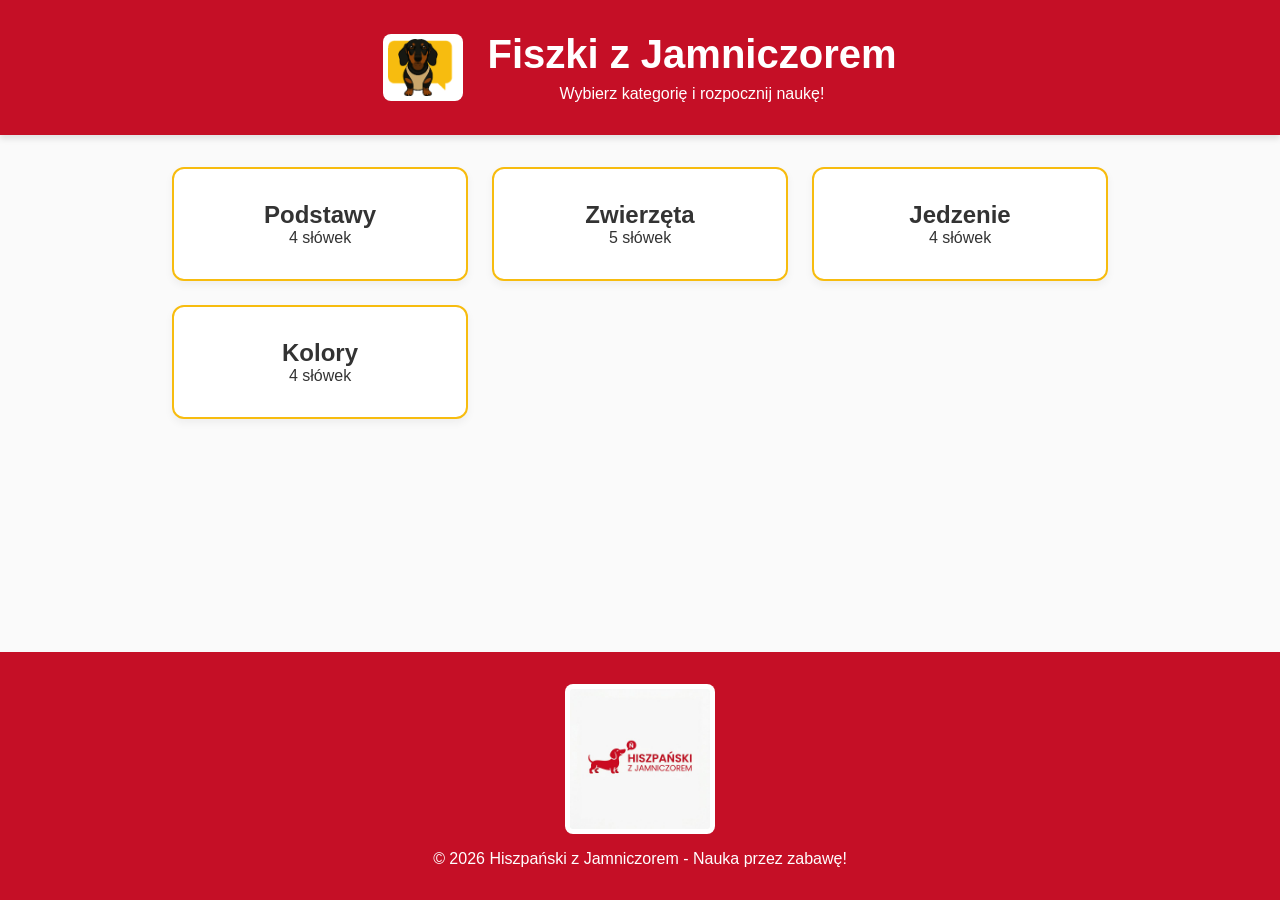
==== index.html @ 79c5690b "init" ====
<!DOCTYPE html>
<html lang="pl">

<head>
    <meta charset="UTF-8">
    <meta name="viewport" content="width=device-width, initial-scale=1.0">
    <title>Hiszpański z Jamniczorem - Fiszki</title>
    <link rel="stylesheet" href="index.css">
</head>

<body>
    <header class="main-header">
        <img src="images/logo_original.png" alt="Hiszpański z Jamniczorem Logo" class="header-logo">
        <div class="header-content">
            <h1>Fiszki z Jamniczorem</h1>
            <p>Wybierz kategorię i rozpocznij naukę!</p>
        </div>
    </header>

    <main class="container">
        <!-- Categories View -->
        <section id="categories-view">
            <div class="categories-grid" id="categories-grid">
                <!-- Tiles will be dynamically injected here -->
            </div>
        </section>

        <!-- Flashcard View (Hidden by default) -->
        <section id="flashcard-view" class="hidden">
            <button id="back-btn" class="secondary-btn">← Wróć do kategorii</button>
            <div class="flashcard-container">
                <div class="flashcard">
                    <span id="category-badge" class="category-badge"></span>
                    <h2 id="spanish-word">Cargando...</h2>
                </div>
                <div class="options-grid" id="options-grid">
                    <!-- Options injected here -->
                </div>
            </div>

            <div class="progress-bar">
                <div class="progress-fill" id="progress-fill"></div>
            </div>
            <p id="stats" class="stats-text">Poprawne: 0</p>
        </section>
    </main>

    <footer class="main-footer">
        <img src="images/logo.png" alt="Hiszpański z Jamniczorem Logo" class="footer-logo">
        <p>&copy; 2026 Hiszpański z Jamniczorem - Nauka przez zabawę!</p>
    </footer>

    <!-- Animations Elements -->
    <img src="images/jamnik1.png" alt="Zadowolony Jamnik" id="happy-dog" class="happy-dog">
    <canvas id="confetti-canvas"></canvas>

    <script src="script.js"></script>
</body>

</html>
---- index.css ----
:root {
    --primary-red: #C50F26;
    --primary-yellow: #F7BC0F;
    --bg-color: #FAFAFA;
    --text-color: #333333;
    --tile-bg: #FFFFFF;
    --hover-bg: #F0F0F0;
    --correct-color: #4CAF50;
    --wrong-color: #F44336;
}

* {
    box-sizing: border-box;
    margin: 0;
    padding: 0;
    font-family: 'Inter', 'Segoe UI', Roboto, Helvetica, Arial, sans-serif;
}

body {
    background-color: var(--bg-color);
    color: var(--text-color);
    display: flex;
    flex-direction: column;
    min-height: 100vh;
}

/* Header & Footer */
.main-header, .main-footer {
    background-color: var(--primary-red);
    color: white;
    text-align: center;
    padding: 2rem 1rem;
    box-shadow: 0 4px 6px rgba(0,0,0,0.1);
}

.main-header {
    display: flex;
    align-items: center;
    justify-content: center;
    gap: 1.5rem;
}

.header-logo {
    max-width: 80px;
    border-radius: 8px;
    background-color: white;
    padding: 5px;
}

.main-header h1 {
    font-size: 2.5rem;
    margin-bottom: 0.5rem;
}

.main-footer {
    margin-top: auto;
    display: flex;
    flex-direction: column;
    align-items: center;
    gap: 1rem;
}

.footer-logo {
    max-width: 150px;
    border-radius: 8px;
    background-color: white;
    padding: 5px;
}

.container {
    flex-grow: 1;
    max-width: 1000px;
    margin: 0 auto;
    padding: 2rem;
    width: 100%;
}

/* Categories Grid */
.categories-grid {
    display: grid;
    grid-template-columns: repeat(auto-fill, minmax(250px, 1fr));
    gap: 1.5rem;
}

.category-tile {
    background-color: var(--tile-bg);
    border: 2px solid var(--primary-yellow);
    border-radius: 12px;
    padding: 2rem;
    text-align: center;
    cursor: pointer;
    box-shadow: 0 4px 8px rgba(0,0,0,0.05);
    transition: all 0.3s ease;
}

.category-tile:hover {
    transform: translateY(-5px);
    box-shadow: 0 8px 16px rgba(0,0,0,0.1);
    background-color: var(--primary-yellow);
    color: white;
}

.category-tile h3 {
    font-size: 1.5rem;
}

/* Flashcard View */
.hidden {
    display: none !important;
}

.secondary-btn {
    background-color: transparent;
    border: 2px solid var(--primary-red);
    color: var(--primary-red);
    padding: 0.5rem 1rem;
    border-radius: 8px;
    cursor: pointer;
    font-weight: bold;
    margin-bottom: 2rem;
    transition: all 0.2s ease;
}

.secondary-btn:hover {
    background-color: var(--primary-red);
    color: white;
}

.flashcard-container {
    display: flex;
    flex-direction: column;
    align-items: center;
    gap: 2rem;
}

.flashcard {
    background-color: var(--tile-bg);
    width: 100%;
    max-width: 600px;
    min-height: 250px;
    display: flex;
    flex-direction: column;
    justify-content: center;
    align-items: center;
    border-radius: 16px;
    box-shadow: 0 10px 25px rgba(0,0,0,0.1);
    position: relative;
    border-top: 8px solid var(--primary-yellow);
}

.category-badge {
    position: absolute;
    top: 1rem;
    left: 1rem;
    background-color: var(--primary-red);
    color: white;
    padding: 0.25rem 0.75rem;
    border-radius: 20px;
    font-size: 0.85rem;
    font-weight: bold;
}

#spanish-word {
    font-size: 3rem;
    color: var(--primary-red);
    text-align: center;
}

.options-grid {
    display: grid;
    grid-template-columns: 1fr 1fr;
    gap: 1rem;
    width: 100%;
    max-width: 600px;
}

.option-btn {
    background-color: white;
    border: 2px solid #DDDDDD;
    padding: 1.5rem;
    border-radius: 12px;
    font-size: 1.2rem;
    cursor: pointer;
    transition: all 0.2s ease;
    box-shadow: 0 2px 5px rgba(0,0,0,0.05);
}

.option-btn:hover {
    border-color: var(--primary-yellow);
    background-color: #FFFDF0;
}

.option-btn.correct {
    background-color: var(--correct-color);
    border-color: var(--correct-color);
    color: white;
}

.option-btn.wrong {
    background-color: var(--wrong-color);
    border-color: var(--wrong-color);
    color: white;
    animation: shake 0.5s;
}

/* Animations & Feedback */
@keyframes shake {
    0% { transform: translateX(0); }
    25% { transform: translateX(-5px); }
    50% { transform: translateX(5px); }
    75% { transform: translateX(-5px); }
    100% { transform: translateX(0); }
}

.happy-dog {
    position: fixed;
    bottom: -300px;
    right: 20px;
    width: 250px;
    transition: bottom 0.5s cubic-bezier(0.175, 0.885, 0.32, 1.275);
    z-index: 1000;
}

.happy-dog.show {
    bottom: 0;
}

#confetti-canvas {
    position: fixed;
    top: 0;
    left: 0;
    width: 100%;
    height: 100%;
    pointer-events: none;
    z-index: 999;
}

/* Progress */
.progress-bar {
    width: 100%;
    max-width: 600px;
    height: 10px;
    background-color: #EEEEEE;
    border-radius: 5px;
    margin: 2rem auto 0.5rem auto;
    overflow: hidden;
}

.progress-fill {
    height: 100%;
    width: 0%;
    background-color: var(--primary-yellow);
    transition: width 0.3s ease;
}

.stats-text {
    text-align: center;
    font-weight: bold;
    color: #666;
}

@media (max-width: 600px) {
    .options-grid {
        grid-template-columns: 1fr;
    }
    
    #spanish-word {
        font-size: 2rem;
    }
}
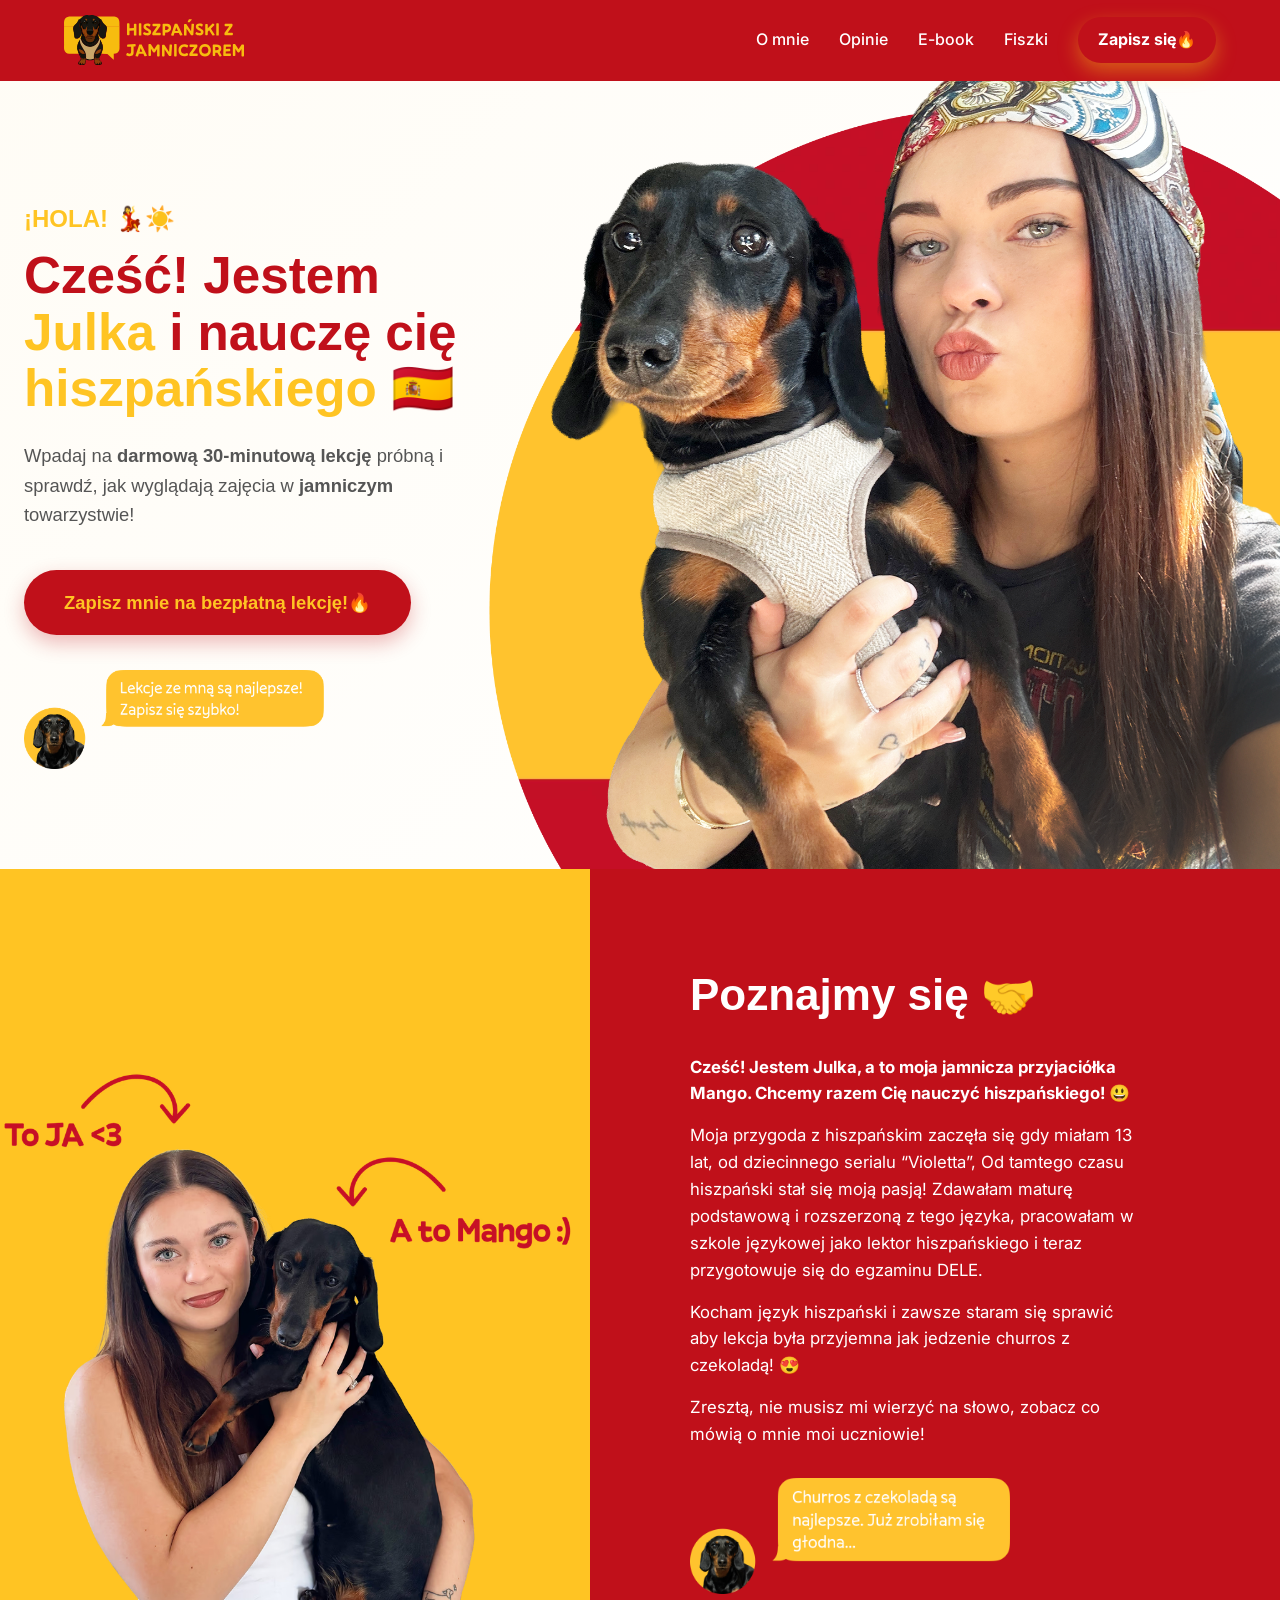
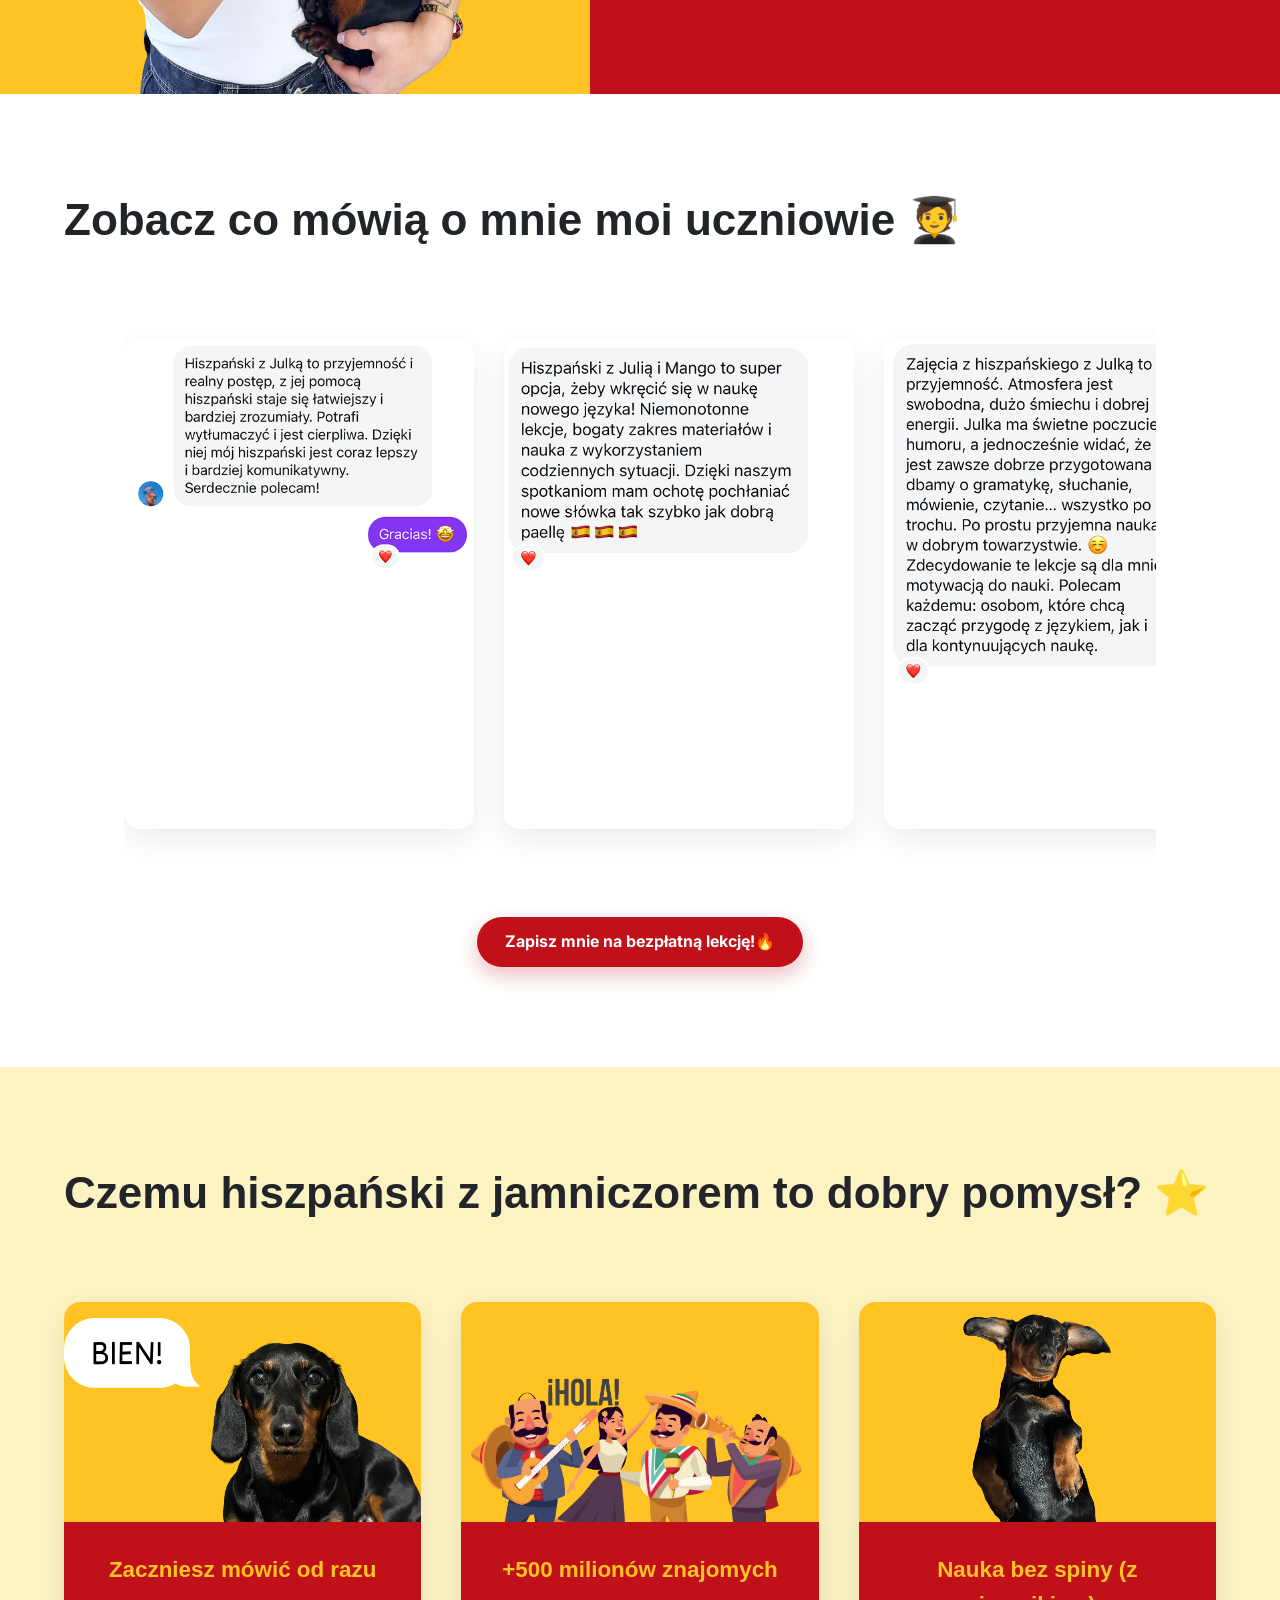
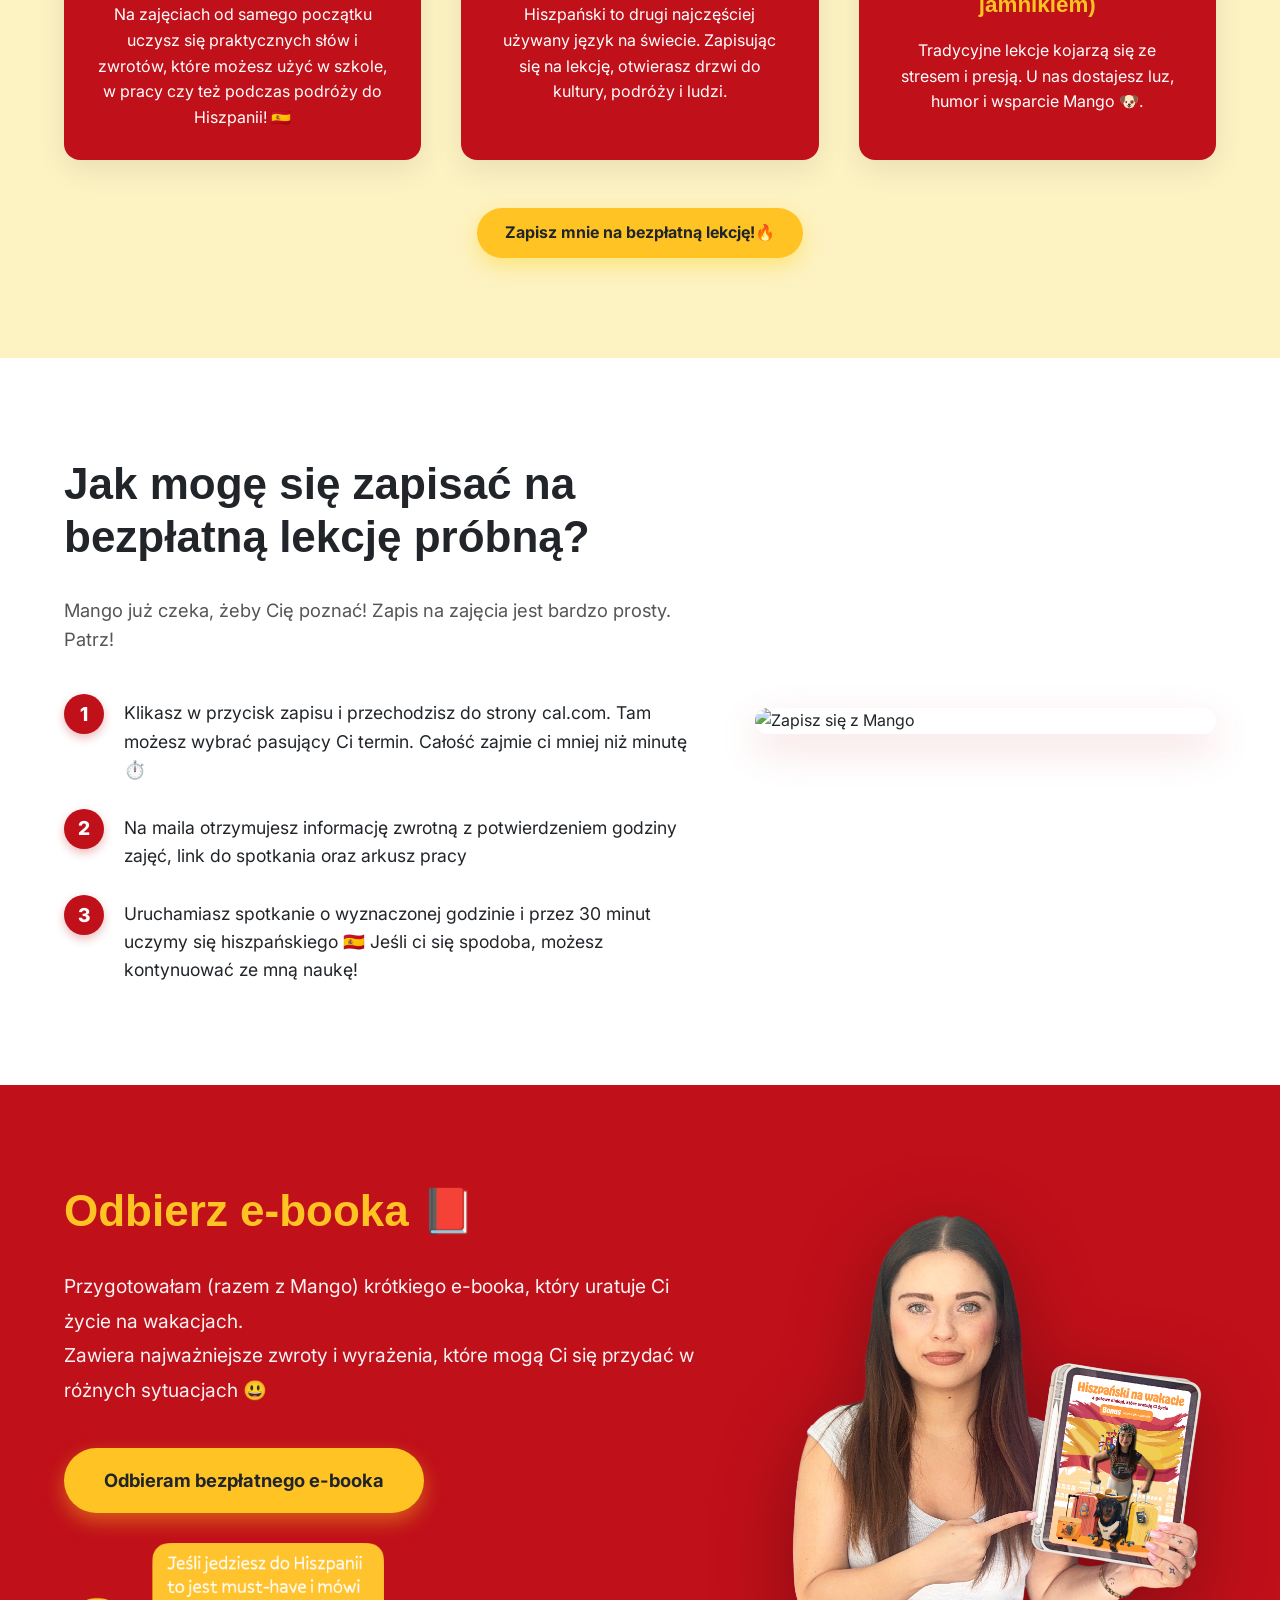
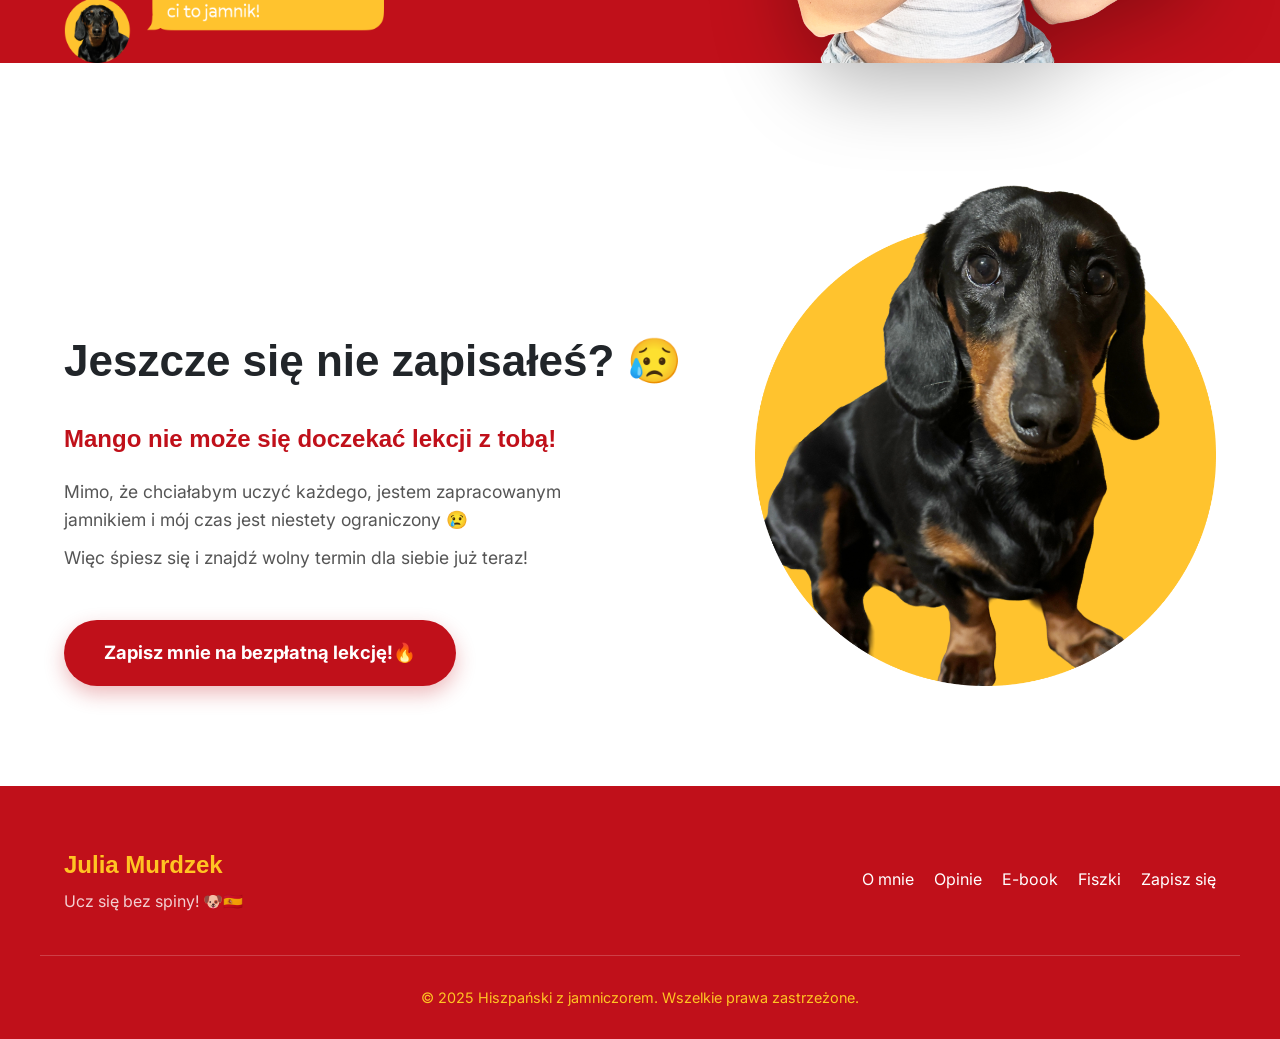
==== commit 92c880e6: "okej done" ====
--- a/index.html
+++ b/index.html
@@ -4,56 +4,277 @@
 <head>
     <meta charset="UTF-8">
     <meta name="viewport" content="width=device-width, initial-scale=1.0">
-    <title>Hiszpański z Jamniczorem - Fiszki</title>
-    <link rel="stylesheet" href="index.css">
+    <title>Hiszpański z jamniczorem</title>
+    <meta name="description"
+        content="Hiszpański z Jamniczorem! Ucz się hiszpańskiego z Julką i Mango 🐶🇪🇸. Darmowa lekcja próbna, luźna atmosfera i szybkie efekty!">
+    <!-- Preconnect to Google Fonts and Fontshare -->
+    <link rel="preconnect" href="https://fonts.googleapis.com">
+    <link rel="preconnect" href="https://fonts.gstatic.com" crossorigin>
+    <!-- Use Inter and Pally fonts -->
+    <link href="https://fonts.googleapis.com/css2?family=Inter:wght@400;500;600;700;800&display=swap" rel="stylesheet">
+    <link href="https://api.fontshare.com/v2/css?f[]=pally@400,500,700&display=swap" rel="stylesheet">
+    <!-- Local Stylesheet -->
+    <link rel="stylesheet" href="styles.css">
 </head>
 
 <body>
-    <header class="main-header">
-        <img src="images/logo_original.png" alt="Hiszpański z Jamniczorem Logo" class="header-logo">
-        <div class="header-content">
-            <h1>Fiszki z Jamniczorem</h1>
-            <p>Wybierz kategorię i rozpocznij naukę!</p>
+
+    <!-- Sticky Navigation -->
+    <header class="navbar" id="navbar">
+        <div class="container navbar-container">
+            <a href="#" class="logo">
+                <img src="Strona HZJ/Assets/Hjz_logo.svg" alt="Hiszpański z jamniczorem Logo">
+            </a>
+            <button class="menu-toggle" id="mobile-menu-btn" aria-label="Toggle menu">
+                ☰
+            </button>
+            <nav class="nav-links" id="nav-links">
+                <a href="#about-me">O mnie</a>
+                <a href="#reviews">Opinie</a>
+                <a href="#ebook">E-book</a>
+                <a href="stronka_julka_fiszki/index.html">Fiszki</a>
+                <a href="#cta-bottom" class="btn btn-secondary btn-nav">Zapisz się🔥</a>
+            </nav>
         </div>
     </header>
 
-    <main class="container">
-        <!-- Categories View -->
-        <section id="categories-view">
-            <div class="categories-grid" id="categories-grid">
-                <!-- Tiles will be dynamically injected here -->
-            </div>
-        </section>
-
-        <!-- Flashcard View (Hidden by default) -->
-        <section id="flashcard-view" class="hidden">
-            <button id="back-btn" class="secondary-btn">← Wróć do kategorii</button>
-            <div class="flashcard-container">
-                <div class="flashcard">
-                    <span id="category-badge" class="category-badge"></span>
-                    <h2 id="spanish-word">Cargando...</h2>
-                </div>
-                <div class="options-grid" id="options-grid">
-                    <!-- Options injected here -->
-                </div>
-            </div>
-
-            <div class="progress-bar">
-                <div class="progress-fill" id="progress-fill"></div>
-            </div>
-            <p id="stats" class="stats-text">Poprawne: 0</p>
-        </section>
-    </main>
-
-    <footer class="main-footer">
-        <img src="images/logo.png" alt="Hiszpański z Jamniczorem Logo" class="footer-logo">
-        <p>&copy; 2026 Hiszpański z Jamniczorem - Nauka przez zabawę!</p>
+    <!-- Hero Section -->
+    <section class="hero" id="hero">
+        <div class="container hero-container">
+            <div class="hero-content">
+                <h2 style="color: var(--primary-yellow); font-weight: 800; font-size: 1.5rem; margin-bottom: 10px;">
+                    ¡HOLA! 💃☀️</h2>
+                <h1 class="hero-title">Cześć! Jestem <span class="highlight-yellow">Julka</span> i nauczę cię <span
+                        class="highlight-yellow">hiszpańskiego</span> 🇪🇸</h1>
+                <p class="hero-subtitle">Wpadaj na <strong>darmową 30-minutową lekcję</strong> próbną i sprawdź, jak
+                    wyglądają zajęcia w <strong>jamniczym</strong> towarzystwie!</p>
+                <div class="hero-buttons">
+                    <a href="https://cal.com/hiszpanskizjamniczorem/30min"
+                        class="btn btn-primary btn-large btn-hero">Zapisz mnie na bezpłatną lekcję!🔥</a>
+                    <div class="hero-image-placeholder">
+                        <img src="Strona HZJ/new/jamnik_mowi_1.png" alt="jamnik" class="hero-bubble">
+                    </div>
+                </div>
+            </div>
+            <div class="hero-image">
+                <img src="Strona HZJ/Assets/Hero_1.png" alt="Julka i jamnik Mango" class="hero-main-img"
+                    onerror="this.src='Strona HZJ/Assets/Hero_image.png'">
+            </div>
+        </div>
+    </section>
+
+    <!-- Poznajmy się -->
+    <section class="about-me" id="about-me">
+        <div class="container about-container">
+            <div class="about-image">
+                <img src="Strona HZJ/new/julka_i_mango.png" alt="Julka i Mango poznajmy się">
+            </div>
+            <div class="about-content">
+                <h2 class="section-title">Poznajmy się 🤝</h2>
+                <div class="about-text">
+                    <p><strong>Cześć! Jestem Julka, a to moja jamnicza przyjaciółka Mango. Chcemy razem Cię nauczyć
+                            hiszpańskiego! 😃</strong></p>
+                    <p>Moja przygoda z hiszpańskim zaczęła się gdy miałam 13 lat, od dziecinnego serialu “Violetta”, Od
+                        tamtego czasu hiszpański stał się moją pasją! Zdawałam maturę podstawową i rozszerzoną z tego
+                        języka, pracowałam w szkole językowej jako lektor hiszpańskiego i teraz przygotowuje się do
+                        egzaminu DELE.</p>
+                    <p>Kocham język hiszpański i zawsze staram się sprawić aby lekcja była przyjemna jak jedzenie
+                        churros z czekoladą! 😍</p>
+                    <p>Zresztą, nie musisz mi wierzyć na słowo, zobacz co mówią o mnie moi uczniowie!</p>
+                </div>
+                <div style="margin-top: 30px; text-align: center;">
+                    <img src="Strona HZJ/Assets/Jamnik bubble/Jamnik_gada_2.png" alt="Mango mówi" loading="lazy"
+                        style="max-width: 320px; animation: floatingBubble 6s ease-in-out infinite;">
+                </div>
+            </div>
+        </div>
+    </section>
+
+    <!-- Opinie -->
+    <section class="reviews" id="reviews">
+        <!-- <img src="Strona HZJ/Assets/Jamnik bubble/Jamnik_gada_2.png" alt="Mango mówi" class="jamnik-bubble pos-2"
+            loading="lazy"> -->
+        <div class="container">
+            <h2 class="section-title text-center">Zobacz co mówią o mnie moi uczniowie 🧑‍🎓</h2>
+
+            <div class="reviews-slider-container">
+                <div class="reviews-wrapper" id="reviews-slider">
+                    <!-- Iteracja przez wszystkie opinie zgodnie z folderem /Assets/Opinie -->
+                    <div class="review-card"><img src="Strona HZJ/Assets/Opinie/Opinia 1.png" alt="Opinia ucznia"
+                            loading="lazy"></div>
+                    <div class="review-card"><img src="Strona HZJ/Assets/Opinie/Opinia 2.png" alt="Opinia ucznia"
+                            loading="lazy"></div>
+                    <div class="review-card"><img src="Strona HZJ/Assets/Opinie/Opinia 3.png" alt="Opinia ucznia"
+                            loading="lazy"></div>
+                    <div class="review-card"><img src="Strona HZJ/Assets/Opinie/Opinia 4.png" alt="Opinia ucznia"
+                            loading="lazy"></div>
+                    <div class="review-card"><img src="Strona HZJ/Assets/Opinie/Opinia 5.png" alt="Opinia ucznia"
+                            loading="lazy"></div>
+                    <div class="review-card"><img src="Strona HZJ/Assets/Opinie/Opinia 6.png" alt="Opinia ucznia"
+                            loading="lazy"></div>
+                    <div class="review-card"><img src="Strona HZJ/Assets/Opinie/Opinia 7.png" alt="Opinia ucznia"
+                            loading="lazy"></div>
+                    <div class="review-card"><img src="Strona HZJ/Assets/Opinie/Opinia 8.png" alt="Opinia ucznia"
+                            loading="lazy"></div>
+                    <div class="review-card"><img src="Strona HZJ/Assets/Opinie/Opinia 9.png" alt="Opinia ucznia"
+                            loading="lazy"></div>
+                </div>
+                <div class="reviews-nav-mobile">
+                    <button id="prev-review" class="slider-btn" aria-label="Poprzednia opinia">←</button>
+                    <button id="next-review" class="slider-btn" aria-label="Następna opinia">→</button>
+                </div>
+            </div>
+
+            <div class="text-center mt-5">
+                <a href="https://cal.com/hiszpanskizjamniczorem/30min" class="btn btn-primary">Zapisz mnie na bezpłatną
+                    lekcję!🔥</a>
+            </div>
+        </div>
+    </section>
+
+    <!-- Korzyści / Benefits -->
+    <section class="benefits" id="benefits">
+        <div class="container">
+            <h2 class="section-title text-center">Czemu hiszpański z jamniczorem to dobry pomysł? ⭐</h2>
+            <div class="benefits-grid">
+                <div class="benefit-card">
+                    <div class="benefit-icon-area">
+                        <img src="Strona HZJ/Assets/Sekcja_4_1.png" alt="Zaczniesz mówić od razu" class="benefit-img">
+                    </div>
+                    <div class="benefit-text-area">
+                        <h3>Zaczniesz mówić od razu</h3>
+                        <p>Na zajęciach od samego początku uczysz się praktycznych słów i zwrotów, które możesz użyć w
+                            szkole, w pracy czy też podczas podróży do Hiszpanii! 🇪🇸</p>
+                    </div>
+                </div>
+                <div class="benefit-card">
+                    <div class="benefit-icon-area">
+                        <img src="Strona HZJ/Assets/friends.png" alt="+500 milionów znajomych" class="benefit-img">
+                    </div>
+                    <div class="benefit-text-area">
+                        <h3>+500 milionów znajomych</h3>
+                        <p>Hiszpański to drugi najczęściej używany język na świecie. Zapisując się na lekcję, otwierasz
+                            drzwi do kultury, podróży i ludzi.</p>
+                    </div>
+                </div>
+                <div class="benefit-card">
+                    <div class="benefit-icon-area">
+                        <img src="Strona HZJ/Assets/Sekcja_4_3.png" alt="Nauka bez spiny (z jamnikiem)"
+                            class="benefit-img">
+                    </div>
+                    <div class="benefit-text-area">
+                        <h3>Nauka bez spiny (z jamnikiem)</h3>
+                        <p>Tradycyjne lekcje kojarzą się ze stresem i presją. U nas dostajesz luz, humor i wsparcie
+                            Mango 🐶.</p>
+                    </div>
+                </div>
+            </div>
+            <div class="text-center mt-5">
+                <a href="https://cal.com/hiszpanskizjamniczorem/30min" class="btn btn-secondary">Zapisz mnie na
+                    bezpłatną lekcję!🔥</a>
+
+            </div>
+    </section>
+
+    <!-- Jak zapisać -->
+    <section class="steps" id="steps">
+
+        <div class="container">
+            <div class="steps-wrapper">
+                <div class="steps-content">
+                    <h2 class="section-title">Jak mogę się zapisać na bezpłatną lekcję próbną?</h2>
+                    <p class="steps-intro">Mango już czeka, żeby Cię poznać! Zapis na zajęcia jest bardzo prosty. Patrz!
+                    </p>
+
+                    <ul class="steps-list">
+                        <li>
+                            <div class="step-num">1</div>
+                            <div class="step-text">Klikasz w przycisk zapisu i przechodzisz do strony cal.com. Tam
+                                możesz wybrać pasujący Ci termin. Całość zajmie ci mniej niż minutę ⏱️</div>
+                        </li>
+                        <li>
+                            <div class="step-num">2</div>
+                            <div class="step-text">Na maila otrzymujesz informację zwrotną z potwierdzeniem godziny
+                                zajęć, link do spotkania oraz arkusz pracy</div>
+                        </li>
+                        <li>
+                            <div class="step-num">3</div>
+                            <div class="step-text">Uruchamiasz spotkanie o wyznaczonej godzinie i przez 30 minut uczymy
+                                się hiszpańskiego 🇪🇸 Jeśli ci się spodoba, możesz kontynuować ze mną naukę!</div>
+                        </li>
+                    </ul>
+                </div>
+                <div class="steps-image">
+                    <img src="Strona HZJ/Png/Julka+jamnik_3.png" alt="Zapisz się z Mango">
+                </div>
+            </div>
+        </div>
+    </section>
+
+    <!-- Ebook promocyjny -->
+    <section class="ebook" id="ebook">
+        <div class="container ebook-container">
+            <div class="ebook-content">
+                <h2 class="section-title text-white">Odbierz e-booka 📕</h2>
+                <div class="ebook-text">
+                    <p>Przygotowałam (razem z Mango) krótkiego e-booka, który uratuje Ci życie na wakacjach.</p>
+                    <p>Zawiera najważniejsze zwroty i wyrażenia, które mogą Ci się przydać w różnych sytuacjach 😃</p>
+                </div>
+                <a href="https://drive.google.com/file/d/1N-xSL8tQQUrRSjidIQmt_T-zFHUep8X6/view" target="_blank"
+                    class="btn btn-secondary btn-large">Odbieram bezpłatnego e-booka</a>
+                <div style="margin-top: 30px;">
+                    <img src="Strona HZJ/Assets/Jamnik bubble/Jamink_gada_8.png" alt="Mango mówi" loading="lazy"
+                        style="max-width: 320px; animation: floatingBubble 6s ease-in-out infinite;">
+                </div>
+            </div>
+            <div class="ebook-image">
+                <img src="Strona HZJ/Png/Julka_ebook.png" alt="Odbierz e-booka">
+            </div>
+        </div>
+    </section>
+
+    <!-- Finalne wezwanie do działania -->
+    <section class="final-cta" id="cta-bottom">
+        <div class="container final-cta-container">
+            <div class="final-cta-content">
+                <h2 class="section-title">Jeszcze się nie zapisałeś? 😥</h2>
+                <p class="final-cta-subtitle">Mango nie może się doczekać lekcji z tobą!</p>
+                <p class="final-cta-text">Mimo, że chciałabym uczyć każdego, jestem zapracowanym jamnikiem i mój czas
+                    jest
+                    niestety ograniczony 😢</p>
+                <p class="final-cta-text">Więc śpiesz się i znajdź wolny termin dla siebie już teraz!</p>
+                <div class="mt-5">
+                    <a href="https://cal.com/hiszpanskizjamniczorem/30min"
+                        class="btn btn-primary btn-large pulse-animation">Zapisz mnie na bezpłatną lekcję!🔥</a>
+                </div>
+            </div>
+            <div class="final-cta-image">
+                <img src="Strona HZJ/Assets/Sekcja_7.png" alt="Zapisz się z Mango">
+            </div>
+        </div>
+    </section>
+
+    <!-- Footer -->
+    <footer class="footer">
+        <div class="container footer-container">
+            <div class="footer-info">
+                <h3>Julia Murdzek</h3>
+                <p>Ucz się bez spiny! 🐶🇪🇸</p>
+            </div>
+            <div class="footer-links">
+                <a href="#about-me">O mnie</a>
+                <a href="#reviews">Opinie</a>
+                <a href="#ebook">E-book</a>
+                <a href="stronka_julka_fiszki/index.html">Fiszki</a>
+                <a href="https://cal.com/hiszpanskizjamniczorem/30min">Zapisz się</a>
+            </div>
+        </div>
+        <div class="footer-bottom">
+            <p>© 2025 Hiszpański z jamniczorem. Wszelkie prawa zastrzeżone.</p>
+        </div>
     </footer>
 
-    <!-- Animations Elements -->
-    <img src="images/jamnik1.png" alt="Zadowolony Jamnik" id="happy-dog" class="happy-dog">
-    <canvas id="confetti-canvas"></canvas>
-
+    <!-- Local Script -->
     <script src="script.js"></script>
 </body>
 
--- a/styles.css
+++ b/styles.css
@@ -0,0 +1,1084 @@
+/* =============== DESIGN TOKENS =============== */
+:root {
+    --primary-red: #C0101A;
+    --primary-dark-red: #9a0c14;
+    --primary-yellow: #FFC423;
+    --primary-light-yellow: #fdf2c2;
+    --bg-white: #ffffff;
+    --bg-gray: #f8f9fa;
+    --text-dark: #212529;
+    --text-light: #ffffff;
+
+    --font-main: 'Inter', sans-serif;
+    --font-heading: 'Pally', sans-serif;
+    --font-accent: 'Indie Flower', cursive;
+    /* Może być uzyty do "Mango mówi" itp. */
+
+    --shadow-soft: 0 10px 30px rgba(0, 0, 0, 0.08);
+    --shadow-hover: 0 15px 40px rgba(194, 30, 37, 0.15);
+
+    --radius-sm: 8px;
+    --radius-md: 16px;
+    --radius-lg: 32px;
+    --radius-pill: 50px;
+
+    --transition-fast: 0.2s ease;
+    --transition-base: 0.3s cubic-bezier(0.25, 0.8, 0.25, 1);
+}
+
+/* =============== RESET & BASE =============== */
+* {
+    margin: 0;
+    padding: 0;
+    box-sizing: border-box;
+}
+
+html {
+    scroll-behavior: smooth;
+    scroll-padding-top: 80px;
+    /* Offset for sticky nav */
+}
+
+body {
+    font-family: var(--font-main);
+    color: var(--text-dark);
+    background-color: var(--bg-white);
+    line-height: 1.6;
+    overflow-x: hidden;
+}
+
+h1,
+h2,
+h3,
+h4,
+h5,
+h6,
+.section-title {
+    font-family: var(--font-heading);
+}
+
+img {
+    max-width: 100%;
+    height: auto;
+    display: block;
+}
+
+a {
+    text-decoration: none;
+    color: inherit;
+    transition: var(--transition-base);
+}
+
+ul {
+    list-style: none;
+}
+
+/* =============== UTILITIES =============== */
+.container {
+    width: 100%;
+    max-width: 1200px;
+    margin: 0 auto;
+    padding: 0 24px;
+}
+
+.text-center {
+    text-align: center;
+}
+
+.text-white {
+    color: var(--text-light);
+}
+
+.mt-5 {
+    margin-top: 3rem;
+}
+
+.section-title {
+    font-size: clamp(2rem, 4vw, 2.75rem);
+    font-weight: 800;
+    margin-bottom: 2rem;
+    line-height: 1.2;
+    color: var(--text-dark);
+    position: relative;
+    display: inline-block;
+}
+
+.highlight-yellow {
+    color: var(--primary-yellow);
+}
+
+/* =============== BUTTONS =============== */
+.btn {
+    display: inline-flex;
+    align-items: center;
+    justify-content: center;
+    padding: 12px 28px;
+    font-weight: 700;
+    border-radius: var(--radius-pill);
+    cursor: pointer;
+    border: none;
+    font-size: 1rem;
+    text-align: center;
+    transition: var(--transition-base);
+}
+
+.btn-primary {
+    background-color: var(--primary-red);
+    color: var(--text-light);
+    box-shadow: 0 8px 20px rgba(194, 30, 37, 0.3);
+}
+
+.btn-primary:hover {
+    background-color: var(--primary-dark-red);
+    transform: translateY(-3px) scale(1.02);
+    box-shadow: 0 12px 25px rgba(194, 30, 37, 0.4);
+    color: var(--text-light);
+}
+
+.btn-secondary {
+    background-color: var(--primary-yellow);
+    color: var(--text-dark);
+    box-shadow: 0 8px 20px rgba(252, 209, 22, 0.4);
+}
+
+.btn-secondary:hover {
+    background-color: #f7c100;
+    transform: translateY(-3px) scale(1.02);
+    box-shadow: 0 12px 25px rgba(252, 209, 22, 0.5);
+    color: var(--text-dark);
+}
+
+.btn-nav {
+    background-color: var(--primary-red);
+    color: var(--bg-white);
+    padding: 10px 20px;
+}
+
+.btn-nav:hover {
+    background-color: var(--primary-dark-red);
+}
+
+.btn-large {
+    padding: 18px 40px;
+    font-size: 1.15rem;
+}
+
+/* =============== NAVBAR =============== */
+.navbar {
+    position: fixed;
+    top: 0;
+    left: 0;
+    width: 100%;
+    background-color: var(--primary-red);
+    backdrop-filter: blur(10px);
+    z-index: 1000;
+    transition: var(--transition-base);
+    border-bottom: 1px solid transparent;
+}
+
+.navbar.scrolled {
+    box-shadow: 0 4px 20px rgba(0, 0, 0, 0.05);
+    border-bottom: 1px solid rgba(0, 0, 0, 0.05);
+    padding: 10px 0;
+}
+
+.navbar-container {
+    display: flex;
+    justify-content: space-between;
+    align-items: center;
+    padding: 15px 24px;
+}
+
+.navbar.scrolled .navbar-container {
+    padding: 5px 24px;
+}
+
+.logo img {
+    height: 50px;
+    width: auto;
+}
+
+.nav-links {
+    display: flex;
+    align-items: center;
+    gap: 30px;
+}
+
+.nav-links a:not(.btn) {
+    font-weight: 500;
+    color: var(--text-light);
+    position: relative;
+}
+
+.nav-links a:not(.btn)::after {
+    content: '';
+    position: absolute;
+    width: 0;
+    height: 3px;
+    bottom: -5px;
+    left: 0;
+    background-color: var(--primary-yellow);
+    transition: var(--transition-fast);
+    border-radius: 2px;
+}
+
+.nav-links a:not(.btn):hover::after {
+    width: 100%;
+}
+
+.menu-toggle {
+    display: none;
+    font-size: 1.8rem;
+    background: none;
+    border: none;
+    color: var(--primary-red);
+    cursor: pointer;
+}
+
+/* =============== HERO SECTION =============== */
+.hero {
+    padding: 200px 100px 0px 0;
+    background: linear-gradient(135deg, #fffcf5 0%, #fff 100%);
+    position: relative;
+    overflow: hidden;
+}
+
+.hero-container {
+    display: flex;
+    align-items: flex-end;
+    justify-content: space-between;
+    gap: 50px;
+    position: relative;
+    z-index: 2;
+}
+
+.hero-content {
+    flex: 1;
+    max-width: 600px;
+}
+
+.hero h1 {
+    font-size: clamp(2rem, 4.5vw, 3.2rem);
+    font-weight: 800;
+    line-height: 1.1;
+    margin-bottom: 24px;
+    color: var(--primary-red);
+}
+
+.hero-subtitle {
+    font-family: var(--font-heading);
+    font-size: 1.15rem;
+    color: #555;
+    margin-bottom: 40px;
+}
+
+.btn-hero {
+    font-family: var(--font-heading);
+    color: var(--primary-yellow) !important;
+}
+
+.hero-bubble {
+    display: block;
+    margin-top: 35px;
+    margin-bottom: 100px;
+    width: 100%;
+    max-width: 300px;
+    height: auto;
+}
+
+.hero-image {
+    flex: 1.3;
+    /* Jeszcze powiększamy pole pod zdjęcie ustawiając 1.3 */
+    display: flex;
+    justify-content: flex-end;
+    /* Wyrównanie do prawej strony zamiast centrowania */
+    position: relative;
+}
+
+.hero-main-img {
+    width: 120%;
+    /* Pozwala zdjęciu zajmować 120% szerokości diva hero-image */
+    max-width: none;
+    /* Wyłączamy wymuszanie 100% z .img global */
+    transform: scale(1.4) translateX(250px);
+    /* Delikatne powiększenie i wepchnięcie poza prawy margines */
+    transform-origin: right bottom;
+}
+
+@keyframes float {
+    0% {
+        transform: translateY(0px);
+    }
+
+    50% {
+        transform: translateY(-15px);
+    }
+
+    100% {
+        transform: translateY(0px);
+    }
+}
+
+/* =============== POZNAJMY SIĘ (ABOUT ME) =============== */
+.about-me {
+    background: linear-gradient(to right, var(--primary-yellow) 50%, var(--primary-red) 50%);
+    padding: 0;
+    position: relative;
+    overflow: hidden;
+}
+
+@media (max-width: 992px) {
+    .about-me {
+        background: var(--primary-red);
+    }
+}
+
+.about-container {
+    display: flex;
+    align-items: stretch;
+    gap: 0;
+    background: transparent;
+    padding: 0;
+    border-radius: 0;
+    box-shadow: none;
+}
+
+.about-image {
+    flex: 1;
+    background-color: var(--primary-yellow);
+    padding: 0px 50px 0;
+    display: flex;
+    justify-content: center;
+    align-items: flex-end;
+    position: relative;
+}
+
+.about-image img {
+    border-radius: var(--radius-md);
+    transform: scale(1.35) translateX(-20px);
+    transform-origin: bottom center;
+    /* transform: rotate(-2deg) scale(1.15); */
+    transition: var(--transition-base);
+    max-width: 100%;
+}
+
+/* .about-image img:hover {
+    transform: scale(1.4);
+} */
+
+.about-content {
+    flex: 1;
+    background-color: var(--primary-red);
+    padding: 100px 100px 100px 100px;
+    color: var(--text-light);
+}
+
+.about-content .section-title {
+    color: var(--text-light);
+}
+
+.about-text p {
+    margin-bottom: 15px;
+    font-size: 1.05rem;
+}
+
+.decor {
+    position: absolute;
+    width: 150px;
+    z-index: 10;
+    pointer-events: none;
+}
+
+.decor-1 {
+    bottom: -30px;
+    right: 10%;
+    transform: rotate(15deg);
+}
+
+/* =============== OPINIE (REVIEWS) =============== */
+.reviews {
+    padding: 100px 0;
+    background-color: var(--bg-white);
+    position: relative;
+}
+
+/* =============== OPINIE (REVIEWS) SLIDER =============== */
+.reviews-slider-container {
+    position: relative;
+    max-width: 100%;
+    margin: 40px 0;
+    padding: 0 60px;
+}
+
+.reviews-wrapper {
+    display: flex;
+    overflow-x: auto;
+    scroll-snap-type: x mandatory;
+    gap: 30px;
+    padding: 20px 0 40px;
+    scrollbar-width: none;
+    -ms-overflow-style: none;
+    scroll-behavior: smooth;
+}
+
+.reviews-wrapper::-webkit-scrollbar {
+    display: none;
+}
+
+.reviews-nav-mobile {
+    display: none;
+}
+
+.review-card {
+    flex: 0 0 350px;
+    scroll-snap-align: center;
+    border-radius: var(--radius-md);
+    overflow: hidden;
+    box-shadow: var(--shadow-soft);
+    transition: var(--transition-base);
+    background: #fff;
+}
+
+.review-card:hover {
+    transform: translateY(-10px);
+    box-shadow: var(--shadow-hover);
+}
+
+.slider-btn {
+    position: absolute;
+    top: 50%;
+    transform: translateY(-50%);
+    background-color: var(--primary-red);
+    color: white;
+    border: none;
+    width: 50px;
+    height: 50px;
+    border-radius: 50%;
+    cursor: pointer;
+    z-index: 10;
+    display: flex;
+    align-items: center;
+    justify-content: center;
+    font-size: 1.5rem;
+    box-shadow: 0 4px 15px rgba(119, 13, 19, 0.4);
+    transition: var(--transition-base);
+}
+
+.slider-btn:hover {
+    background-color: var(--primary-dark-red);
+    transform: translateY(-50%) scale(1.1);
+}
+
+#prev-review {
+    left: 0;
+}
+
+#next-review {
+    right: 0;
+}
+
+@media (max-width: 992px) {
+    .reviews-slider-container {
+        padding: 0;
+    }
+
+    .slider-btn {
+        position: static;
+        transform: none;
+        width: 56px;
+        height: 56px;
+        font-size: 1.8rem;
+    }
+
+    .slider-btn:hover {
+        transform: scale(1.1);
+    }
+
+    .reviews-slider-container {
+        display: flex;
+        flex-direction: column;
+        align-items: center;
+    }
+
+    .reviews-wrapper {
+        width: 100%;
+        order: 1;
+    }
+
+    .reviews-nav-mobile {
+        order: 2;
+        display: flex;
+        gap: 20px;
+        justify-content: center;
+        margin-top: 16px;
+    }
+
+    #prev-review,
+    #next-review {
+        position: static;
+        transform: none;
+    }
+
+    .review-card {
+        flex: 0 0 85%;
+    }
+}
+
+.review-card img {
+    width: 100%;
+    height: auto;
+}
+
+/* =============== KORZYŚCI (BENEFITS) =============== */
+.benefits {
+    padding: 100px 0;
+    background-color: var(--primary-light-yellow);
+    /* Jasnożółte tło */
+    position: relative;
+}
+
+.benefits-grid {
+    display: grid;
+    grid-template-columns: repeat(auto-fit, minmax(300px, 1fr));
+    gap: 40px;
+    margin-top: 50px;
+}
+
+.benefit-card {
+    background: var(--bg-white);
+    border-radius: var(--radius-md);
+    box-shadow: var(--shadow-soft);
+    text-align: center;
+    transition: var(--transition-base);
+    overflow: hidden;
+    display: flex;
+    flex-direction: column;
+    padding: 0;
+}
+
+.benefit-card:hover {
+    transform: translateY(-5px);
+}
+
+.benefit-icon-area {
+    background-color: var(--primary-yellow);
+    padding: 0;
+    font-size: 3rem;
+    overflow: hidden;
+    line-height: 0;
+    display: flex;
+    align-items: flex-end;
+    justify-content: center;
+    height: 220px;
+}
+
+.benefit-img {
+    width: 100%;
+    max-height: 220px;
+    object-fit: contain;
+    object-position: bottom;
+    display: block;
+    transition: transform 0.4s ease;
+}
+
+.benefit-card:hover .benefit-img {
+    transform: scale(1.05);
+}
+
+.benefit-text-area {
+    padding: 30px;
+    background-color: var(--primary-red);
+    color: var(--text-light);
+    flex-grow: 1;
+}
+
+.benefit-card h3 {
+    font-size: 1.4rem;
+    margin-bottom: 15px;
+    color: var(--primary-yellow);
+}
+
+/* =============== KROKI ZAPISU (STEPS) =============== */
+.steps {
+    padding: 100px 0;
+    position: relative;
+}
+
+.steps-wrapper {
+    display: flex;
+    align-items: center;
+    gap: 50px;
+}
+
+.steps-content {
+    flex: 1;
+}
+
+.steps-intro {
+    font-size: 1.15rem;
+    margin-bottom: 40px;
+    color: #555;
+}
+
+.steps-list {
+    display: flex;
+    flex-direction: column;
+    gap: 25px;
+}
+
+.steps-list li {
+    display: flex;
+    gap: 20px;
+    align-items: flex-start;
+}
+
+.step-num {
+    background-color: var(--primary-red);
+    color: var(--bg-white);
+    width: 40px;
+    height: 40px;
+    border-radius: 50%;
+    display: flex;
+    align-items: center;
+    justify-content: center;
+    font-weight: 800;
+    font-size: 1.2rem;
+    flex-shrink: 0;
+    box-shadow: 0 4px 10px rgba(194, 30, 37, 0.3);
+}
+
+.step-text {
+    font-size: 1.1rem;
+    padding-top: 5px;
+}
+
+.steps-image {
+    flex: 0 0 40%;
+}
+
+.steps-image img {
+    border-radius: var(--radius-lg);
+    box-shadow: var(--shadow-hover);
+}
+
+/* =============== EBOOK =============== */
+.ebook {
+    background-color: var(--primary-red);
+    padding: 100px 0 0px;
+    color: var(--text-light);
+    position: relative;
+}
+
+.ebook-container {
+    display: flex;
+    align-items: flex-end;
+    gap: 60px;
+}
+
+.ebook-image {
+    flex: 0 0 40%;
+}
+
+.ebook-image img {
+    transform: rotate(0deg);
+    filter: drop-shadow(0 20px 40px rgba(0, 0, 0, 0.3));
+    max-height: 500px;
+}
+
+.ebook-content {
+    flex: 1;
+}
+
+.ebook-text {
+    font-size: 1.2rem;
+    margin-bottom: 40px;
+    opacity: 0.95;
+    line-height: 1.8;
+}
+
+.ebook .section-title {
+    color: var(--primary-yellow);
+}
+
+/* Fala na dole ebooka */
+.custom-shape-divider-bottom {
+    position: absolute;
+    bottom: -1px;
+    left: 0;
+    width: 100%;
+    overflow: hidden;
+    line-height: 0;
+    transform: rotate(180deg);
+}
+
+.custom-shape-divider-bottom svg {
+    position: relative;
+    display: block;
+    width: calc(150% + 1.3px);
+    height: 70px;
+}
+
+.custom-shape-divider-bottom .shape-fill {
+    fill: #222222;
+    /* Przejście do footer'a (zmienimy na podpasowanie pod footer) */
+}
+
+/* =============== FINAL CTA & FOOTER =============== */
+.final-cta {
+    background-color: var(--bg-white);
+    padding: 100px 0;
+    margin-top: 0;
+}
+
+.final-cta-container {
+    display: flex;
+    align-items: flex-end;
+    gap: 60px;
+}
+
+.final-cta-content {
+    flex: 1;
+}
+
+.final-cta-image {
+    flex: 0 0 40%;
+    display: flex;
+    justify-content: flex-end;
+    align-items: flex-end;
+}
+
+.final-cta-image img {
+    max-width: 100%;
+    height: auto;
+}
+
+.final-cta h2 {
+    color: var(--text-dark);
+}
+
+.final-cta-subtitle {
+    font-family: var(--font-heading);
+    font-size: 1.5rem;
+    font-weight: 700;
+    color: var(--primary-red);
+    margin-bottom: 20px;
+}
+
+.final-cta-text {
+    color: #555;
+    font-size: 1.1rem;
+    margin-bottom: 10px;
+    max-width: 560px;
+}
+
+.pulse-animation {
+    animation: pulse 2s infinite;
+}
+
+@keyframes pulse {
+    0% {
+        transform: scale(1);
+        box-shadow: 0 0 0 0 rgba(252, 209, 22, 0.7);
+    }
+
+    70% {
+        transform: scale(1.05);
+        box-shadow: 0 0 0 15px rgba(252, 209, 22, 0);
+    }
+
+    100% {
+        transform: scale(1);
+        box-shadow: 0 0 0 0 rgba(252, 209, 22, 0);
+    }
+}
+
+.footer {
+    background-color: var(--primary-red);
+    color: #fff;
+    padding: 60px 0 30px;
+}
+
+.footer-container {
+    display: flex;
+    justify-content: space-between;
+    align-items: center;
+    border-bottom: 1px solid rgba(255, 255, 255, 0.2);
+    padding-bottom: 40px;
+    flex-wrap: wrap;
+    gap: 30px;
+}
+
+.footer-info h3 {
+    color: var(--primary-yellow);
+    font-size: 1.5rem;
+    margin-bottom: 5px;
+}
+
+.footer-info p {
+    color: rgba(255, 255, 255, 0.8);
+}
+
+.footer-links {
+    display: flex;
+    gap: 20px;
+}
+
+.footer-links a {
+    color: var(--text-light);
+}
+
+.footer-links a:hover {
+    color: var(--primary-yellow);
+}
+
+.footer-bottom {
+    text-align: center;
+    padding-top: 30px;
+    color: var(--primary-yellow);
+    font-size: 0.9rem;
+}
+
+/* =============== RESPONSIVENESS =============== */
+@media (max-width: 992px) {
+
+    .hero-container,
+    .steps-wrapper,
+    .final-cta-container {
+        flex-direction: column;
+        text-align: center;
+    }
+
+    .ebook-container {
+        flex-direction: column;
+        text-align: center;
+    }
+
+    .about-container {
+        flex-direction: column-reverse;
+        text-align: center;
+    }
+
+    .final-cta-content {
+        order: 1;
+    }
+
+    .final-cta-image {
+        order: 2;
+        justify-content: center;
+        width: 80%;
+        margin: 0 auto;
+    }
+
+    .final-cta-text {
+        max-width: 100%;
+    }
+
+    .hero {
+        padding: 120px 0 0 0;
+    }
+
+    .hero-content {
+        max-width: 100%;
+        margin-bottom: 40px;
+    }
+
+    .hero-buttons {
+        display: flex;
+        flex-direction: column;
+        align-items: center;
+    }
+
+    .hero-bubble {
+        margin: 35px auto 0 !important;
+        max-width: 260px;
+    }
+
+    .hero-image {
+        width: 100%;
+        justify-content: center;
+    }
+
+    .hero-main-img {
+        width: 100%;
+        max-width: 500px;
+        transform: none !important;
+        margin: 0 auto;
+    }
+
+    .hero h1 {
+        font-size: 2.8rem;
+    }
+
+    .hero-content h1,
+    .hero-content h2,
+    .hero-content p {
+        text-align: center;
+        margin-left: auto;
+        margin-right: auto;
+    }
+
+    .hero-subtitle {
+        max-width: 90%;
+    }
+
+    .about-image {
+        margin-top: 30px;
+        background-color: var(--primary-yellow);
+        padding: 30px 20px 0;
+        display: flex;
+        justify-content: center;
+    }
+
+    .about-image img {
+        max-width: 450px;
+        margin: 0 auto;
+        transform: scale(1);
+    }
+
+    .about-text p {
+        text-align: left;
+    }
+
+    .steps-list li {
+        text-align: left;
+    }
+
+    .steps-image {
+        margin-top: 40px;
+    }
+
+    .review-card {
+        flex: 0 0 280px;
+    }
+
+    .reviews-slider-container {
+        padding: 0 40px;
+    }
+
+    .slider-btn {
+        display: flex;
+        position: absolute;
+        top: 50%;
+        transform: translateY(-50%);
+        width: 44px;
+        height: 44px;
+        font-size: 1.2rem;
+    }
+
+    #prev-review {
+        left: 5px;
+    }
+
+    #next-review {
+        right: 5px;
+    }
+
+    .reviews-nav-mobile {
+        display: none;
+    }
+
+    .ebook-image {
+        margin-bottom: 0px;
+        width: 80%;
+    }
+
+    .decor-1 {
+        display: none;
+    }
+}
+
+@media (max-width: 768px) {
+    .menu-toggle {
+        display: block;
+    }
+
+    .nav-links {
+        position: absolute;
+        top: 100%;
+        left: 0;
+        width: 100%;
+        background-color: rgba(255, 255, 255, 0.98);
+        flex-direction: column;
+        padding: 30px 0;
+        box-shadow: 0 10px 20px rgba(0, 0, 0, 0.1);
+        transform: translateY(-150%);
+        transition: transform 0.3s ease-in-out;
+        z-index: 999;
+    }
+
+    .nav-links.active {
+        transform: translateY(0);
+    }
+
+    .footer-container {
+        flex-direction: column;
+        text-align: center;
+    }
+
+    .footer-links {
+        justify-content: center;
+        flex-wrap: wrap;
+    }
+}
+
+/* =============== JAMNIK BUBBLES =============== */
+.jamnik-bubble {
+    position: absolute;
+    z-index: 5;
+    pointer-events: none;
+    animation: floatingBubble 6s ease-in-out infinite;
+    max-width: 280px;
+}
+
+@keyframes floatingBubble {
+    0% {
+        transform: translateY(0px) rotate(0deg);
+    }
+
+    50% {
+        transform: translateY(-12px) rotate(2deg);
+    }
+
+    100% {
+        transform: translateY(0px) rotate(0deg);
+    }
+}
+
+.jamnik-bubble.pos-1 {
+    top: -80px;
+    right: 5%;
+    width: 250px;
+}
+
+.jamnik-bubble.pos-2 {
+    top: -120px;
+    left: 2%;
+    width: 280px;
+}
+
+.jamnik-bubble.pos-3 {
+    bottom: -60px;
+    left: 5%;
+    width: 220px;
+    z-index: 20;
+}
+
+.jamnik-bubble.pos-4 {
+    top: 15%;
+    right: 2%;
+    width: 240px;
+}
+
+.jamnik-bubble.pos-5 {
+    bottom: -40px;
+    right: 5%;
+    width: 260px;
+    z-index: 20;
+}
+
+@media (max-width: 992px) {
+    .jamnik-bubble {
+        display: none;
+        /* Ukrywamy dymki na mniejszych ekranach dla czytelności */
+    }
+}
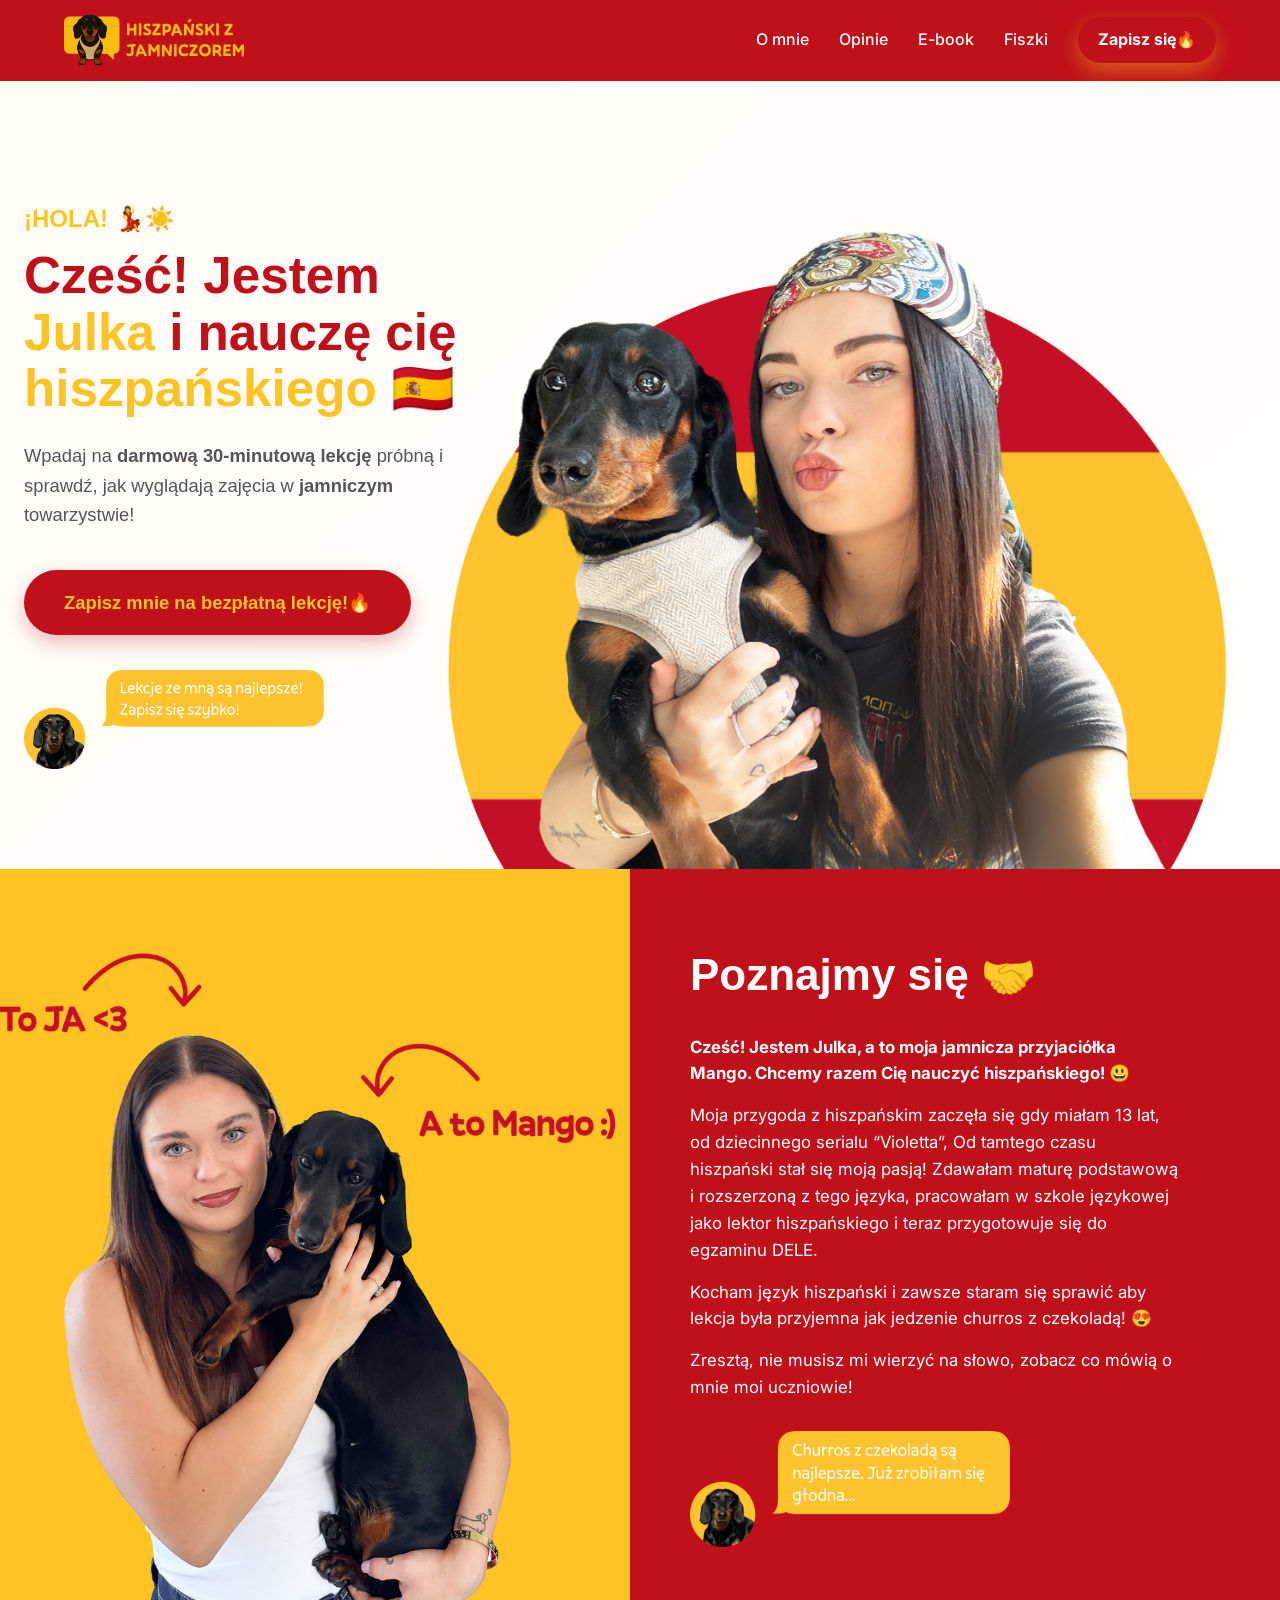
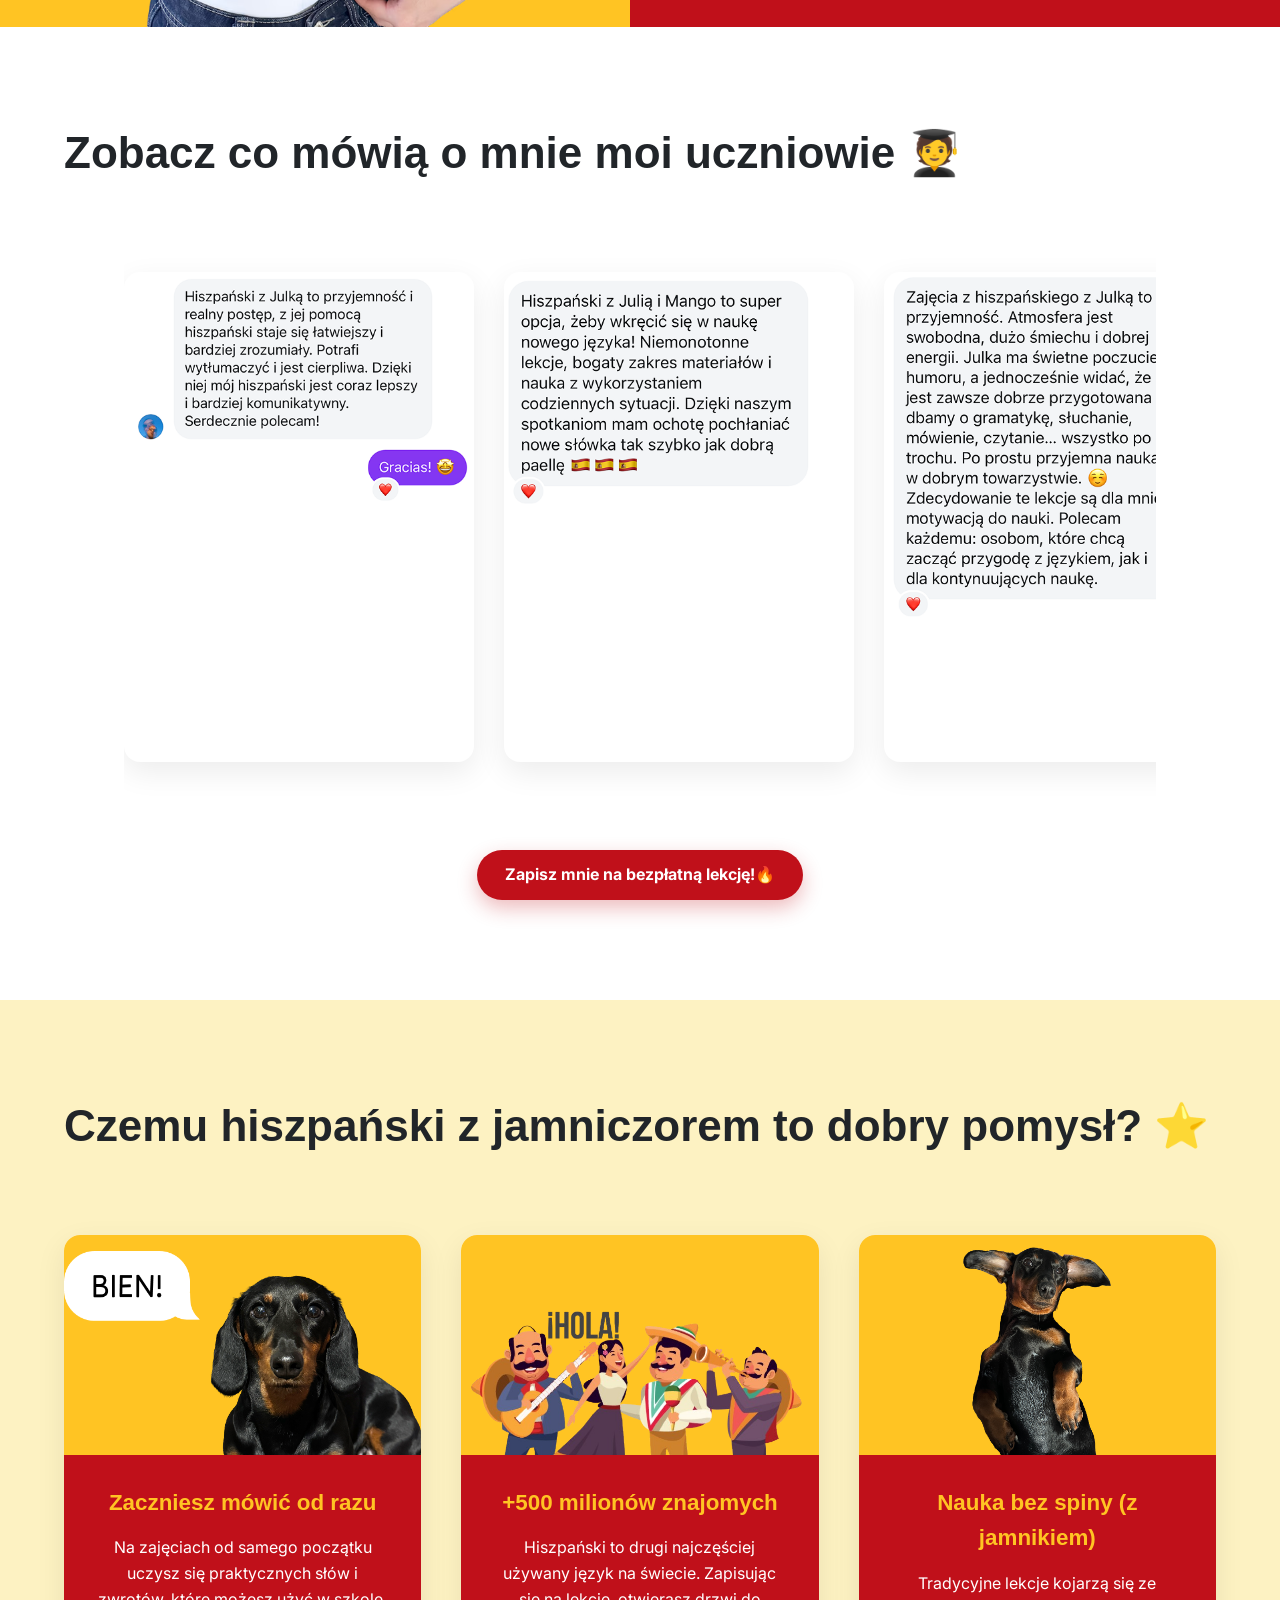
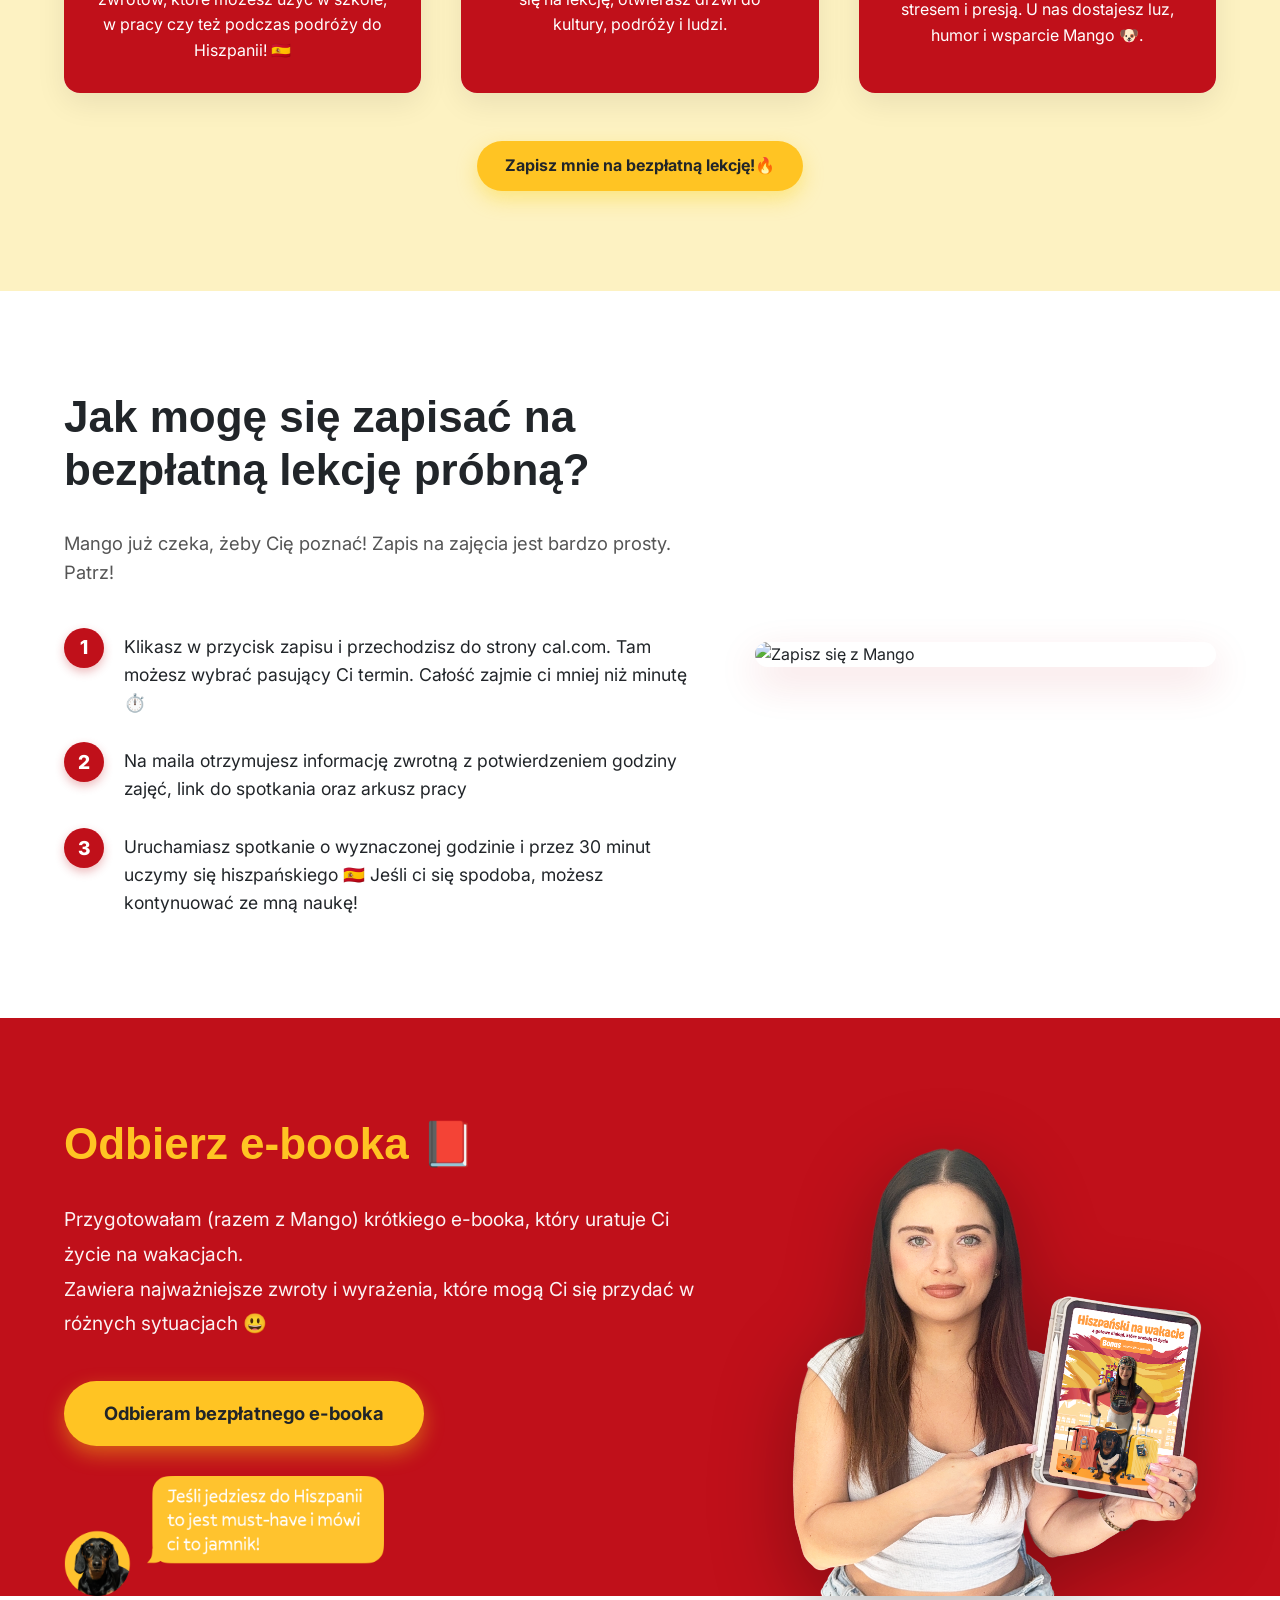
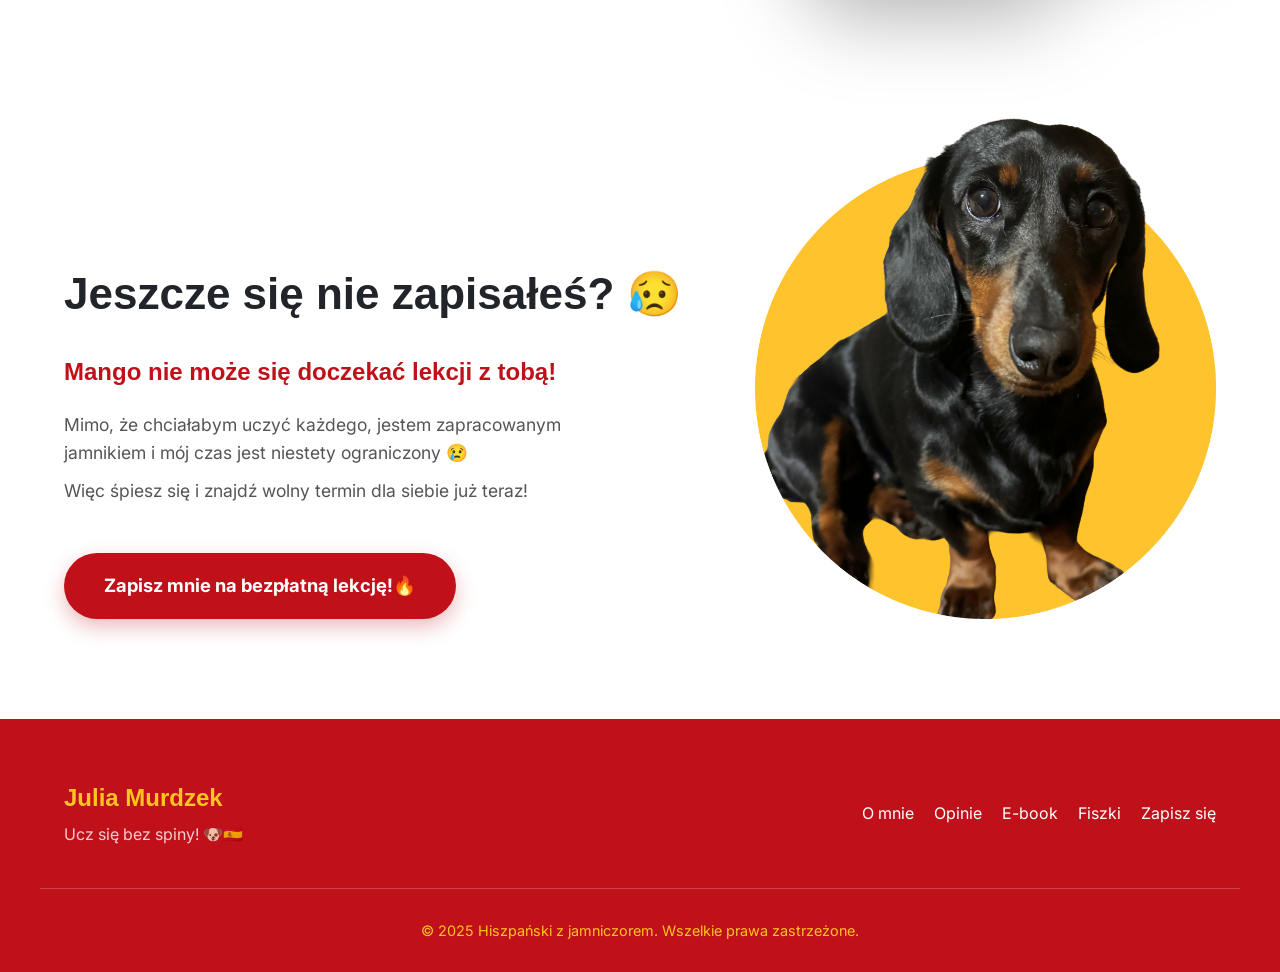
==== commit ff9756da: "mobile test" ====
--- a/index.html
+++ b/index.html
@@ -45,7 +45,7 @@
                 <h2 style="color: var(--primary-yellow); font-weight: 800; font-size: 1.5rem; margin-bottom: 10px;">
                     ¡HOLA! 💃☀️</h2>
                 <h1 class="hero-title">Cześć! Jestem <span class="highlight-yellow">Julka</span> i nauczę cię <span
-                        class="highlight-yellow">hiszpańskiego</span> 🇪🇸</h1>
+                        class="highlight-yellow">hiszpańskiego</span> <span class="flag-icon">🇪🇸</span></h1>
                 <p class="hero-subtitle">Wpadaj na <strong>darmową 30-minutową lekcję</strong> próbną i sprawdź, jak
                     wyglądają zajęcia w <strong>jamniczym</strong> towarzystwie!</p>
                 <div class="hero-buttons">
--- a/styles.css
+++ b/styles.css
@@ -80,6 +80,13 @@
     margin: 0 auto;
     padding: 0 24px;
 }
+
+@media (max-width: 992px) {
+    .container {
+        padding: 0 20px;
+    }
+}
+
 
 .text-center {
     text-align: center;
@@ -258,12 +265,13 @@
 }
 
 .hero h1 {
-    font-size: clamp(2rem, 4.5vw, 3.2rem);
+    font-size: clamp(1.75rem, 4.5vw, 3.2rem);
     font-weight: 800;
     line-height: 1.1;
     margin-bottom: 24px;
     color: var(--primary-red);
 }
+
 
 .hero-subtitle {
     font-family: var(--font-heading);
@@ -296,14 +304,14 @@
 }
 
 .hero-main-img {
-    width: 120%;
-    /* Pozwala zdjęciu zajmować 120% szerokości diva hero-image */
+    width: 100%;
     max-width: none;
-    /* Wyłączamy wymuszanie 100% z .img global */
-    transform: scale(1.4) translateX(250px);
-    /* Delikatne powiększenie i wepchnięcie poza prawy margines */
+    transform: scale(1.3) translateX(10%);
     transform-origin: right bottom;
-}
+    display: block;
+    transition: transform 0.5s ease;
+}
+
 
 @keyframes float {
     0% {
@@ -369,9 +377,10 @@
 .about-content {
     flex: 1;
     background-color: var(--primary-red);
-    padding: 100px 100px 100px 100px;
+    padding: 80px 60px;
     color: var(--text-light);
 }
+
 
 .about-content .section-title {
     color: var(--text-light);
@@ -520,8 +529,9 @@
     }
 
     .review-card {
-        flex: 0 0 85%;
-    }
+        flex: 0 0 260px;
+    }
+
 }
 
 .review-card img {
@@ -874,13 +884,16 @@
     }
 
     .hero {
-        padding: 120px 0 0 0;
-    }
+        padding: 80px 0 0 0;
+    }
+
 
     .hero-content {
         max-width: 100%;
         margin-bottom: 40px;
-    }
+        padding-top: 0px;
+    }
+
 
     .hero-buttons {
         display: flex;
@@ -900,14 +913,16 @@
 
     .hero-main-img {
         width: 100%;
-        max-width: 500px;
-        transform: none !important;
+        max-width: 320px;
+        transform: scale(1.1) translateY(-10px) !important;
         margin: 0 auto;
     }
 
     .hero h1 {
-        font-size: 2.8rem;
-    }
+        font-size: 2.1rem !important;
+    }
+
+
 
     .hero-content h1,
     .hero-content h2,
@@ -930,10 +945,12 @@
     }
 
     .about-image img {
-        max-width: 450px;
+        max-width: 400px;
         margin: 0 auto;
-        transform: scale(1);
-    }
+        transform: scale(1.1) translateY(10px);
+        transform-origin: bottom center;
+    }
+
 
     .about-text p {
         text-align: left;
@@ -948,8 +965,10 @@
     }
 
     .review-card {
-        flex: 0 0 280px;
-    }
+        flex: 0 0 240px;
+        margin: 0 5px;
+    }
+
 
     .reviews-slider-container {
         padding: 0 40px;
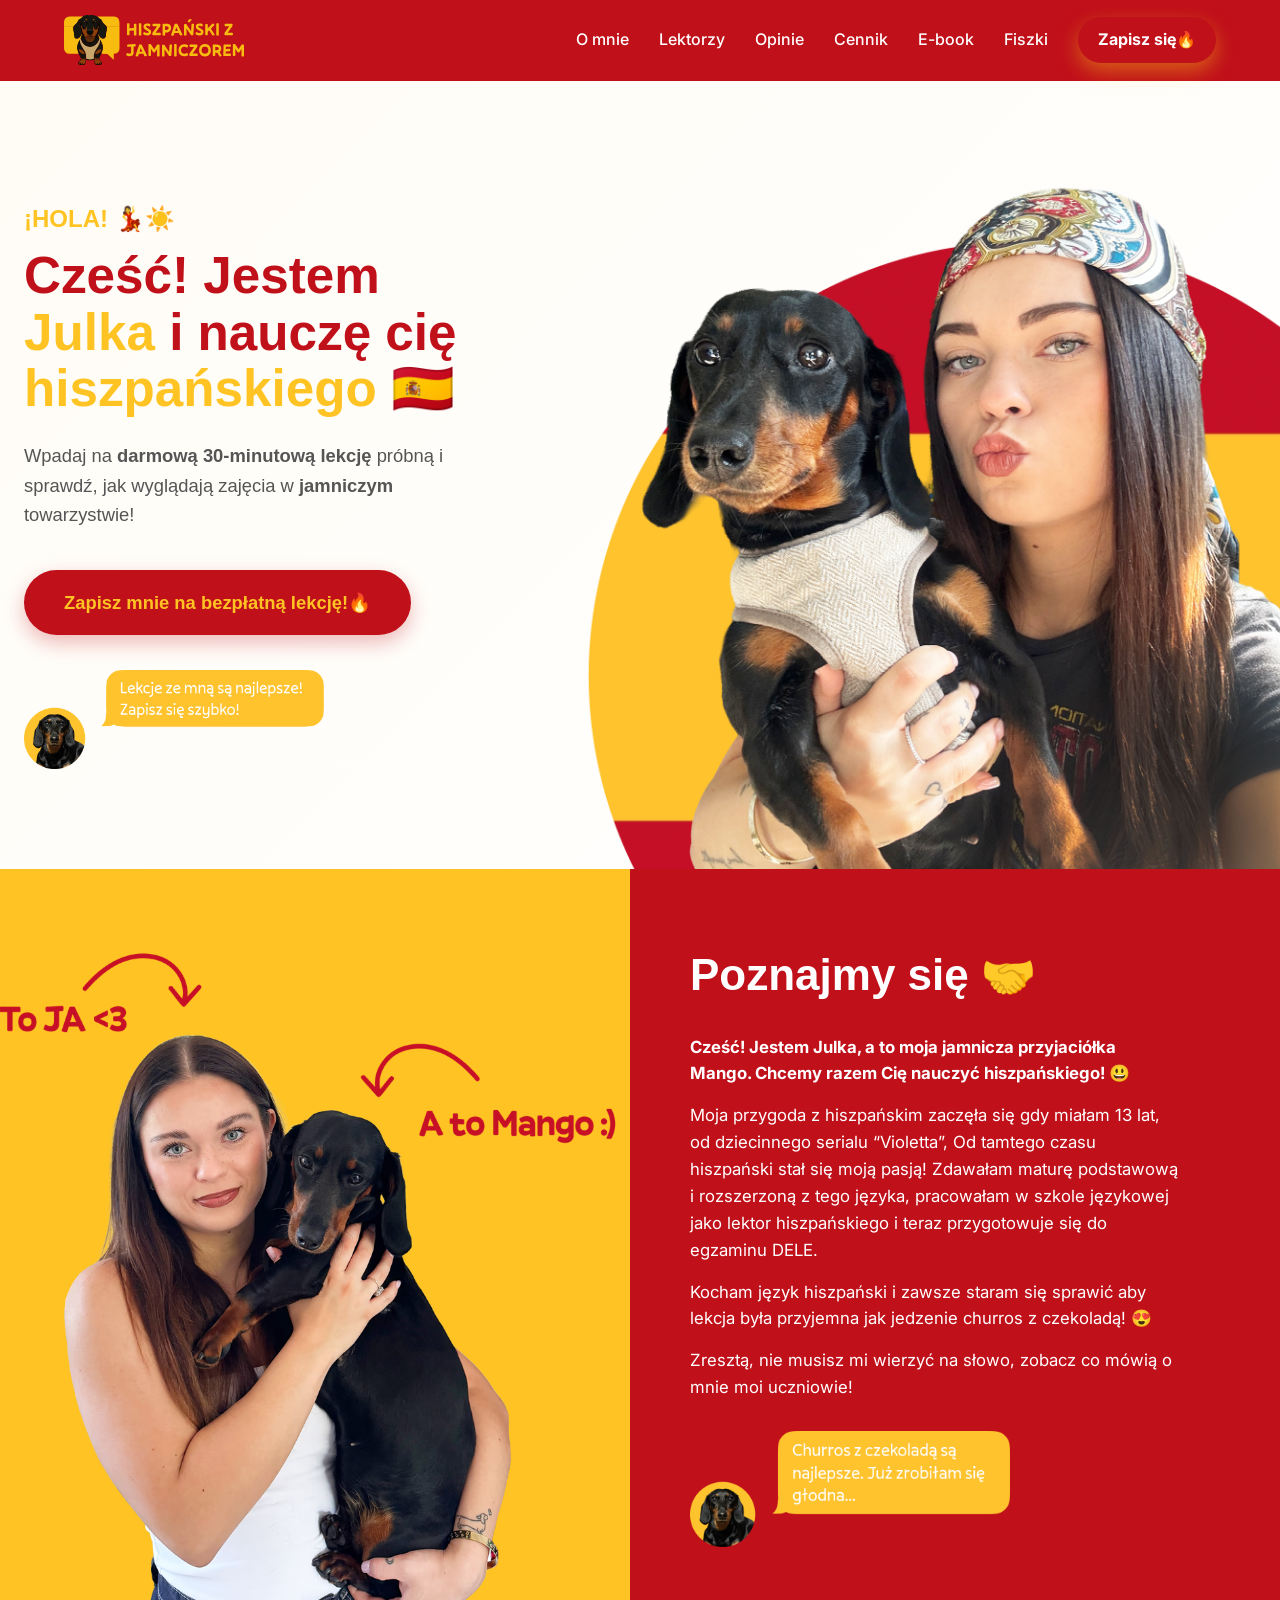
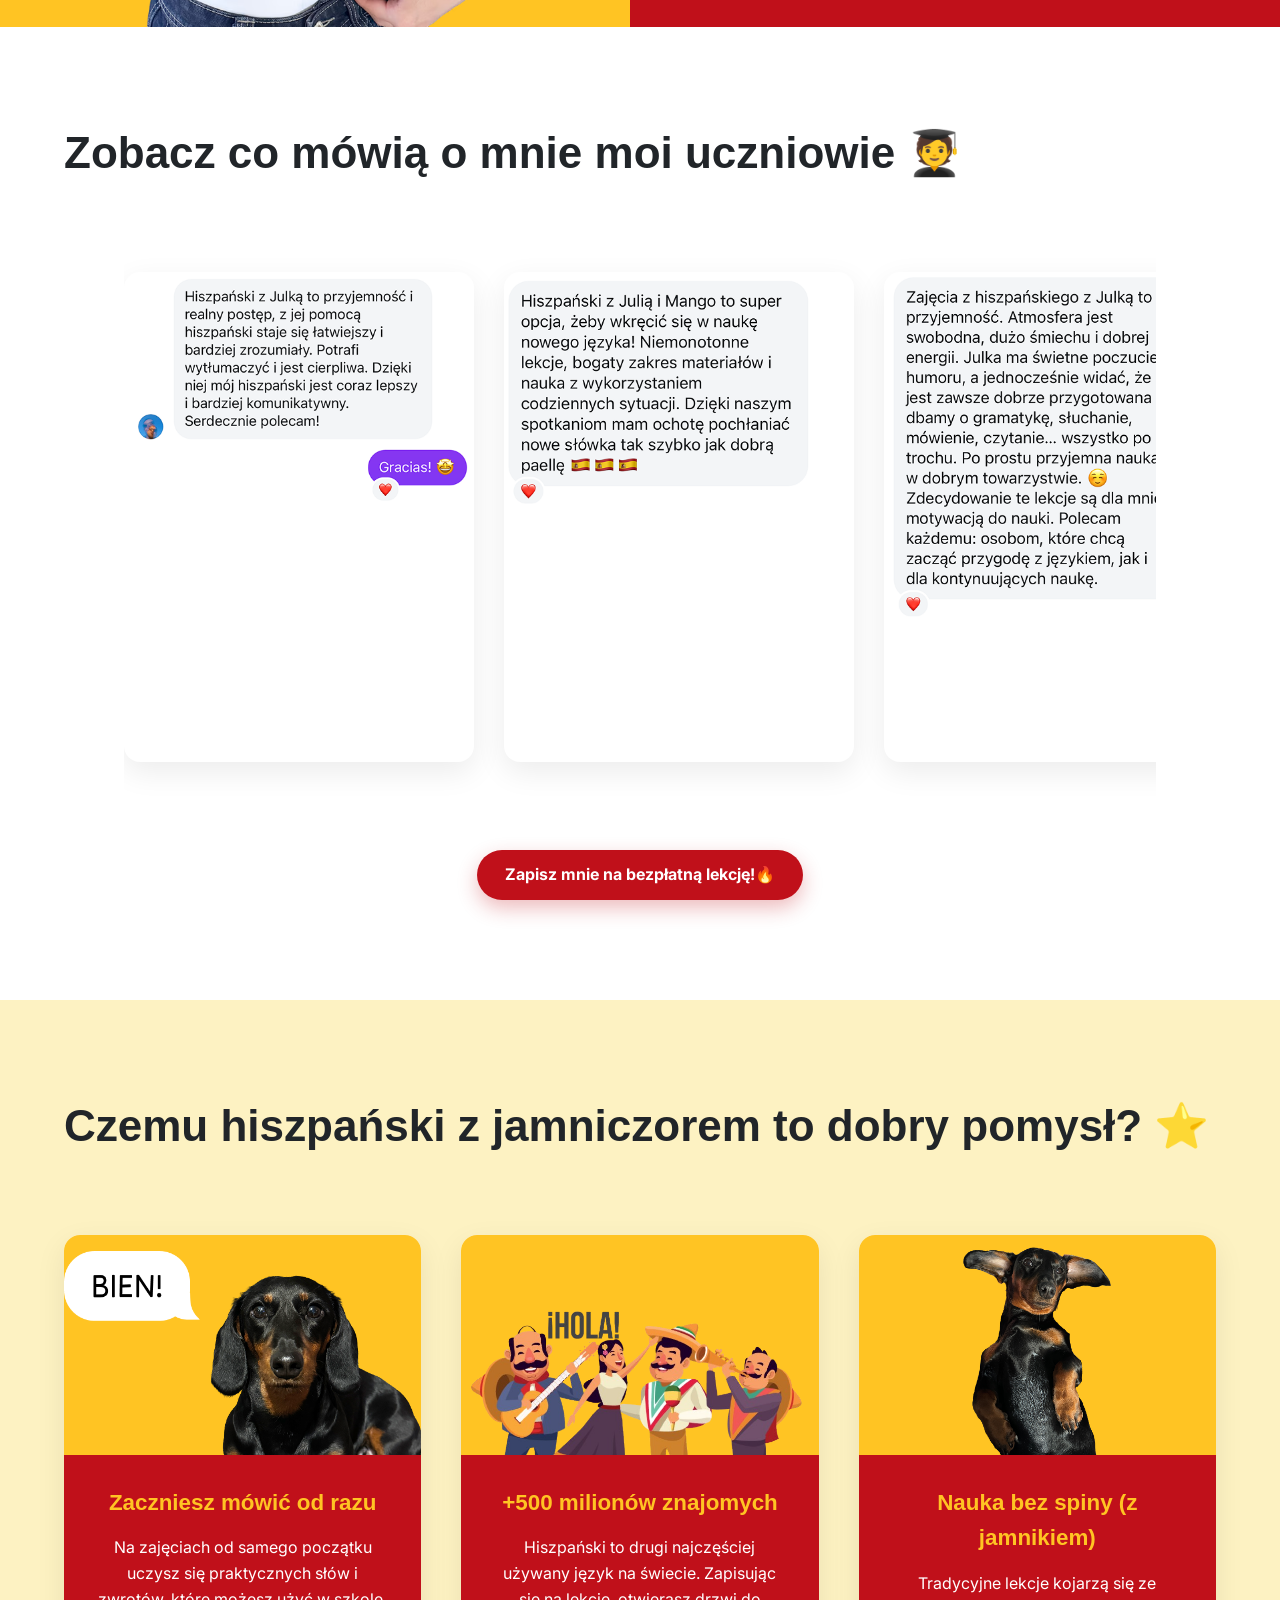
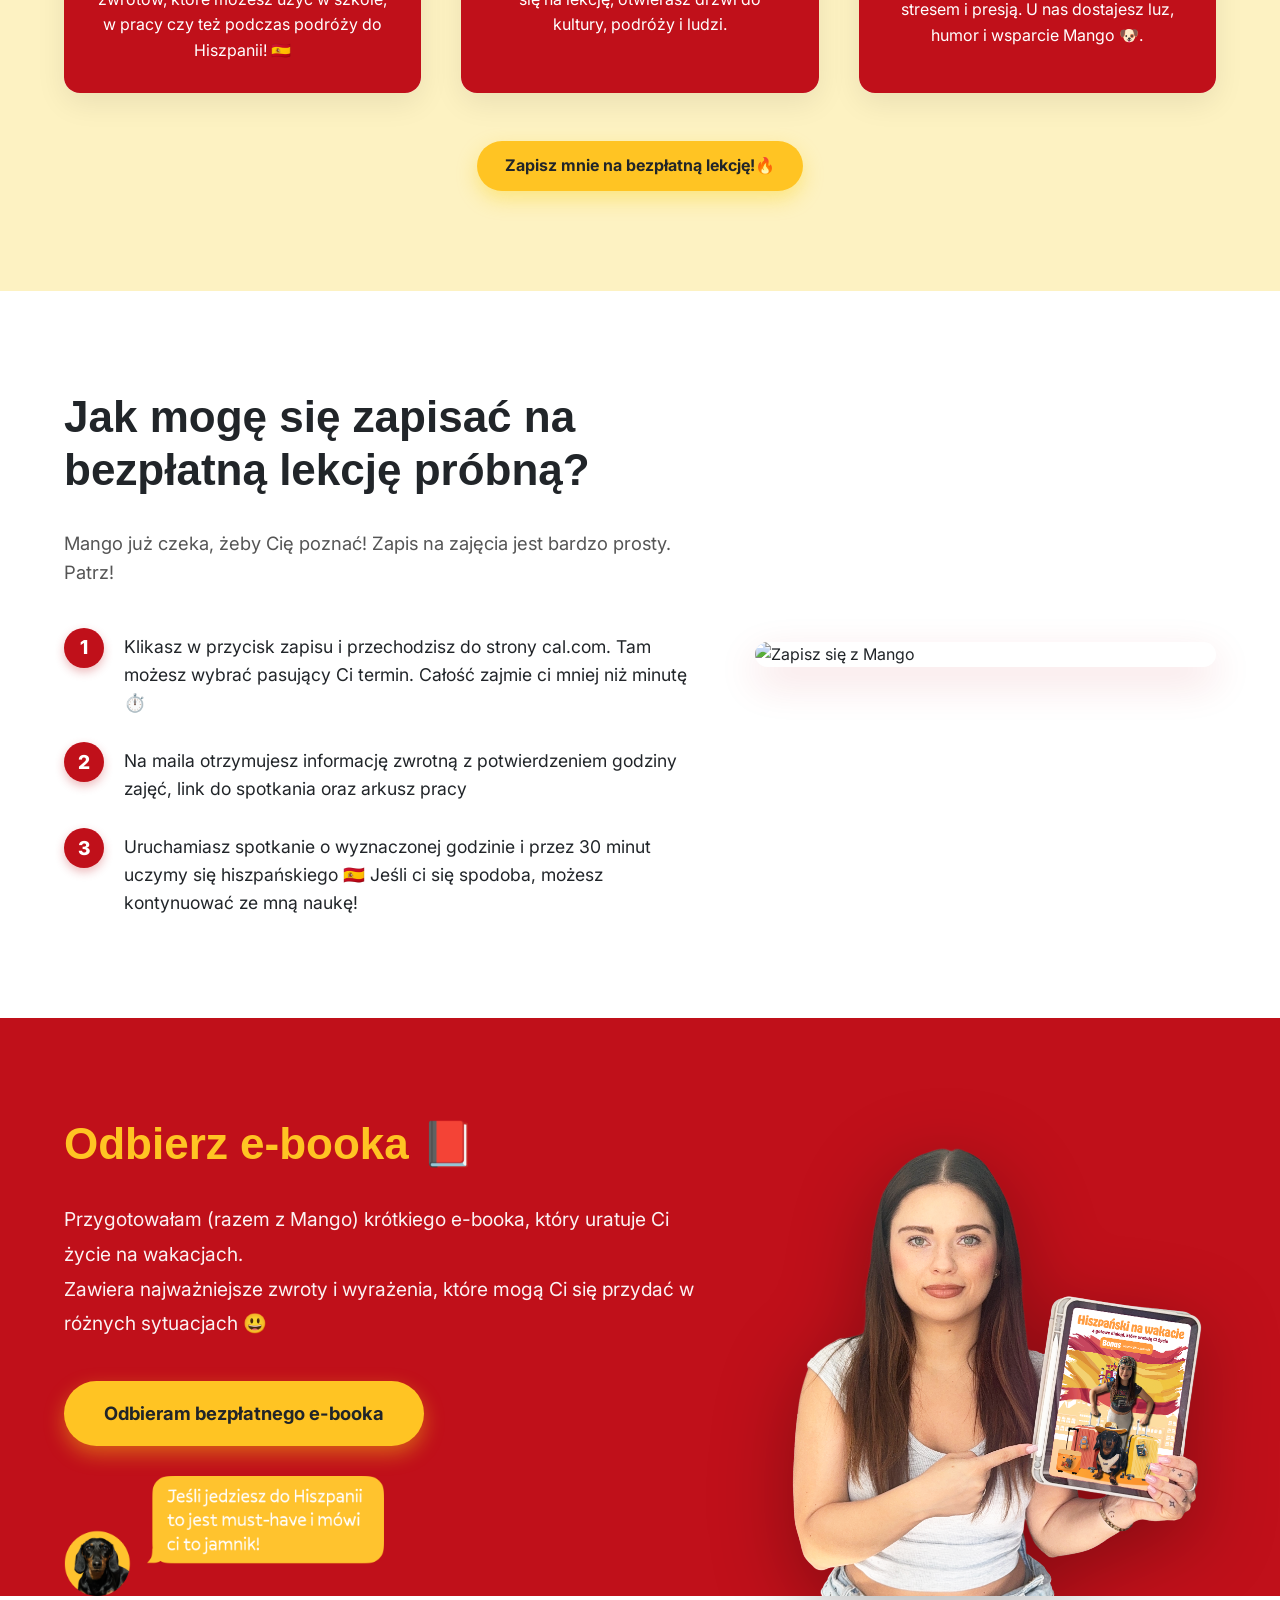
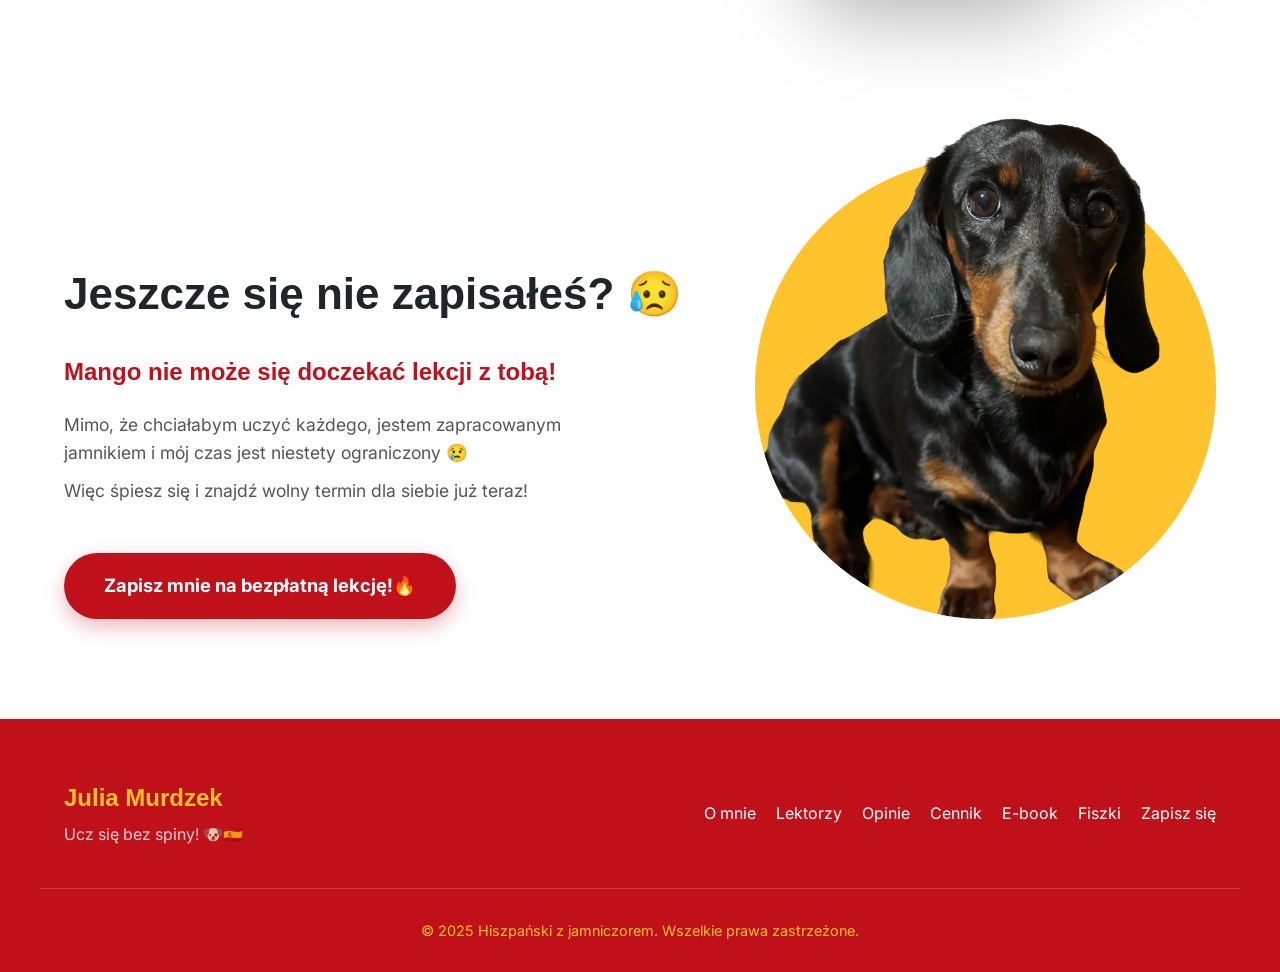
==== commit 09ad53fe: "cennik+lektorki" ====
--- a/index.html
+++ b/index.html
@@ -30,7 +30,9 @@
             </button>
             <nav class="nav-links" id="nav-links">
                 <a href="#about-me">O mnie</a>
+                <a href="podstrony/lektorzy.html">Lektorzy</a>
                 <a href="#reviews">Opinie</a>
+                <a href="podstrony/cennik.html">Cennik</a>
                 <a href="#ebook">E-book</a>
                 <a href="stronka_julka_fiszki/index.html">Fiszki</a>
                 <a href="#cta-bottom" class="btn btn-secondary btn-nav">Zapisz się🔥</a>
@@ -263,7 +265,9 @@
             </div>
             <div class="footer-links">
                 <a href="#about-me">O mnie</a>
+                <a href="podstrony/lektorzy.html">Lektorzy</a>
                 <a href="#reviews">Opinie</a>
+                <a href="podstrony/cennik.html">Cennik</a>
                 <a href="#ebook">E-book</a>
                 <a href="stronka_julka_fiszki/index.html">Fiszki</a>
                 <a href="https://cal.com/hiszpanskizjamniczorem/30min">Zapisz się</a>
--- a/styles.css
+++ b/styles.css
@@ -39,13 +39,19 @@
     /* Offset for sticky nav */
 }
 
+html,
+body {
+    overflow-x: hidden;
+    width: 100%;
+}
+
 body {
     font-family: var(--font-main);
     color: var(--text-dark);
     background-color: var(--bg-white);
     line-height: 1.6;
-    overflow-x: hidden;
-}
+}
+
 
 h1,
 h2,
@@ -304,12 +310,17 @@
 }
 
 .hero-main-img {
-    width: 100%;
-    max-width: none;
-    transform: scale(1.3) translateX(10%);
+    width: auto;
+    height: auto;
+    max-width: 100%;
+    max-height: 70vh;
+    object-fit: contain;
+    object-position: right bottom;
+    transform: scale(1.45) translate(35%, 4%);
     transform-origin: right bottom;
     display: block;
     transition: transform 0.5s ease;
+    will-change: transform;
 }
 
 
@@ -848,8 +859,429 @@
     font-size: 0.9rem;
 }
 
+/* =============== CENNIK (PRICING) =============== */
+.pricing {
+    padding: 0 0 100px 0;
+    background-color: var(--bg-white);
+}
+
+.pricing-header-banner {
+    background-color: var(--primary-red);
+    text-align: center;
+    padding: 40px 20px;
+    margin-bottom: 60px;
+}
+
+.pricing-header-banner h3 {
+    color: var(--primary-yellow);
+    font-size: 1.5rem;
+    font-weight: 500;
+    margin-bottom: 5px;
+}
+
+.pricing-header-banner h2 {
+    color: var(--primary-yellow);
+    font-size: clamp(2rem, 5vw, 3.5rem);
+    font-weight: 800;
+    text-transform: uppercase;
+}
+
+.pricing-grid {
+    display: grid;
+    grid-template-columns: repeat(auto-fit, minmax(300px, 1fr));
+    gap: 40px;
+    margin-bottom: 80px;
+}
+
+.pricing-card {
+    background-color: var(--primary-red);
+    padding: 50px 30px 30px;
+    position: relative;
+    box-shadow: var(--shadow-soft);
+    border-radius: 4px;
+}
+
+.pricing-card-badge {
+    background-color: var(--primary-yellow);
+    color: var(--primary-red);
+    font-family: var(--font-heading);
+    font-weight: 800;
+    font-size: 1.2rem;
+    padding: 8px 24px;
+    position: absolute;
+    top: -20px;
+    left: 50%;
+    transform: translateX(-50%);
+    white-space: nowrap;
+}
+
+.pricing-card-subbadge {
+    background-color: var(--primary-dark-red);
+    color: var(--text-light);
+    font-size: 0.9rem;
+    font-weight: 600;
+    padding: 4px 15px;
+    position: absolute;
+    top: 25px;
+    left: 50%;
+    transform: translateX(-50%);
+    white-space: nowrap;
+}
+
+.pricing-card-content {
+    margin-top: 10px;
+}
+
+.pricing-card.has-subbadge .pricing-card-content {
+    margin-top: 30px;
+}
+
+.pricing-item {
+    margin-bottom: 25px;
+}
+.pricing-item:last-child {
+    margin-bottom: 0;
+}
+
+.pricing-item-top {
+    display: flex;
+    justify-content: space-between;
+    align-items: baseline;
+    gap: 10px;
+    flex-wrap: wrap;
+}
+
+.pricing-item-title {
+    color: var(--text-light);
+    font-weight: 700;
+    font-size: 1.15rem;
+}
+
+.pricing-item-price {
+    color: var(--primary-yellow);
+    font-weight: 800;
+    font-family: var(--font-heading);
+    font-size: 1.4rem;
+}
+
+.pricing-item-subtitle {
+    color: var(--text-light);
+    font-size: 0.95rem;
+    text-align: left;
+    opacity: 0.9;
+    margin-top: 2px;
+}
+
+/* Bottom Section */
+.pricing-bottom {
+    display: flex;
+    justify-content: space-between;
+    align-items: center;
+    flex-wrap: wrap;
+    gap: 40px;
+    margin-top: 60px;
+}
+
+.pricing-julka {
+    position: relative;
+    flex: 1;
+    min-width: 280px;
+    max-width: 350px;
+    margin-left: 20px;
+}
+
+.pricing-julka-bg {
+    position: absolute;
+    top: 10%;
+    left: 0;
+    width: 90%;
+    height: 80%;
+    background-color: var(--primary-yellow);
+    z-index: 1;
+    transform: rotate(-5deg);
+}
+
+.pricing-julka-outline {
+    position: absolute;
+    top: 5%;
+    left: 5%;
+    width: 90%;
+    height: 90%;
+    border: 2px solid var(--primary-red);
+    z-index: 2;
+    transform: rotate(3deg);
+}
+
+.pricing-julka img {
+    position: relative;
+    z-index: 3;
+    width: 100%;
+    display: block;
+}
+
+.pricing-julka-label {
+    position: absolute;
+    right: -10px;
+    top: 25%;
+    transform: translateY(-50%) rotate(60deg);
+    color: var(--primary-red);
+    font-family: var(--font-heading);
+    font-weight: 800;
+    font-size: 1.5rem;
+    z-index: 4;
+}
+
+.pricing-center {
+    flex: 1;
+    min-width: 300px;
+    display: flex;
+    flex-direction: column;
+    align-items: center;
+    gap: 40px;
+}
+
+.pricing-cursive {
+    font-family: var(--font-accent);
+    color: var(--primary-red);
+    font-size: 2.2rem;
+    line-height: 1.2;
+    text-align: center;
+    transform: rotate(-5deg);
+}
+
+.pricing-nowosc {
+    background-color: var(--primary-light-yellow); /* lub primary-yellow */
+    padding: 30px;
+    position: relative;
+    text-align: center;
+    width: 100%;
+    max-width: 350px;
+}
+
+.pricing-nowosc-badge {
+    background-color: var(--primary-red);
+    color: var(--text-light);
+    font-family: var(--font-heading);
+    font-weight: 800;
+    font-size: 1.5rem;
+    padding: 5px 20px;
+    position: absolute;
+    top: -20px;
+    left: 50%;
+    transform: translateX(-50%);
+}
+
+.pricing-nowosc-text {
+    color: var(--primary-red);
+    font-size: 1.4rem;
+    font-weight: 600;
+    line-height: 1.3;
+}
+
+.pricing-nowosc-subtext {
+    color: var(--primary-red);
+    font-size: 1rem;
+    margin-top: 10px;
+}
+
+.pricing-jamnik {
+    flex: 1;
+    min-width: 250px;
+    max-width: 300px;
+    display: flex;
+    justify-content: center;
+}
+
+.pricing-jamnik img {
+    width: 100%;
+    max-width: 280px;
+}
+
+/* Payment Info */
+.pricing-payment {
+    background-color: var(--bg-gray);
+    border: 2px dashed var(--primary-yellow);
+    padding: 30px;
+    border-radius: var(--radius-md);
+    margin-top: 60px;
+    text-align: center;
+    width: 100%;
+}
+
+.payment-title {
+    font-size: 1.5rem;
+    color: var(--primary-red);
+    margin-bottom: 20px;
+    font-family: var(--font-heading);
+}
+
+.payment-details p {
+    font-size: 1.1rem;
+    margin-bottom: 10px;
+    color: var(--text-dark);
+}
+
+.payment-account {
+    font-size: 1.5rem;
+    font-weight: 800;
+    color: var(--primary-red);
+    letter-spacing: 2px;
+    margin-top: 15px;
+    font-family: var(--font-heading);
+}
+
+/* =============== LEKTORZY (TEACHERS) =============== */
+.lektorzy-section {
+    padding: 100px 0;
+    background-color: var(--bg-white);
+}
+
+.lektorzy-grid {
+    display: flex;
+    flex-direction: column;
+    gap: 60px;
+    margin-top: 50px;
+}
+
+.lektorzy-header-container {
+    display: flex;
+    justify-content: center;
+    align-items: center;
+    gap: 20px;
+    margin-bottom: 40px;
+}
+
+.lektorzy-section .section-title {
+    display: block;
+    text-align: center;
+    width: auto;
+}
+
+.lektorzy-title {
+    color: var(--primary-red) !important;
+    font-size: clamp(2.5rem, 6vw, 3.5rem) !important;
+    margin-bottom: 0 !important;
+}
+
+.lektorzy-arrow {
+    display: flex;
+    justify-content: center;
+    margin-bottom: 0;
+    animation: bounce-arrow 2s infinite ease-in-out;
+}
+
+@keyframes bounce-arrow {
+    0%, 100% { transform: translateY(0); }
+    50% { transform: translateY(10px); }
+}
+
+.lektor-card {
+    display: flex;
+    align-items: center;
+    gap: 50px;
+    background-color: transparent;
+    border-radius: 0;
+    padding: 20px 0;
+    box-shadow: none;
+}
+
+.lektor-card:nth-child(even) {
+    flex-direction: row-reverse;
+}
+
+.lektor-image {
+    flex: 0 0 350px;
+    position: relative;
+}
+
+.lektor-image img {
+    width: 100%;
+    border-radius: var(--radius-sm);
+    border: 5px solid var(--primary-red);
+    box-shadow: 10px 10px 0px var(--primary-yellow);
+    object-fit: cover;
+    aspect-ratio: 3/4;
+    transition: transform 0.3s ease;
+    cursor: pointer;
+}
+
+.lektor-image img:hover {
+    transform: scale(1.05) rotate(3deg);
+}
+
+.lektor-content {
+    flex: 1;
+}
+
+.lektor-name {
+    font-size: 2rem;
+    color: var(--primary-red);
+    margin-bottom: 20px;
+    font-family: var(--font-heading);
+}
+
+.lektor-content p {
+    margin-bottom: 15px;
+    font-size: 1.1rem;
+    color: var(--text-dark);
+}
+
 /* =============== RESPONSIVENESS =============== */
 @media (max-width: 992px) {
+
+    .lektor-card, .lektor-card:nth-child(even) {
+        flex-direction: column;
+        text-align: center;
+        padding: 30px 20px;
+    }
+
+    .lektor-image {
+        flex: 0 0 auto;
+        width: 100%;
+        max-width: 300px;
+    }
+
+    .lektorzy-header-container {
+        flex-direction: column;
+        text-align: center;
+    }
+
+    .pricing-bottom {
+        flex-direction: column;
+        text-align: center;
+        justify-content: center;
+        align-items: center;
+    }
+    
+    .pricing-center {
+        order: -1; 
+    }
+    
+    .pricing-julka {
+        margin: 0 auto 30px;
+    }
+    
+    .pricing-julka-label {
+        right: 0;
+        top: 20%;
+    }
+    
+    .pricing-nowosc {
+        margin: 0 auto;
+    }
+    
+    .pricing-jamnik {
+        margin: 0 auto;
+    }
+    
+    .pricing-payment {
+        padding: 20px 10px;
+    }
+    
+    .payment-account {
+        font-size: 1.2rem;
+        letter-spacing: 1px;
+    }
 
     .hero-container,
     .steps-wrapper,
@@ -884,15 +1316,16 @@
     }
 
     .hero {
-        padding: 80px 0 0 0;
+        padding: 130px 0 0 0 !important;
     }
 
 
     .hero-content {
         max-width: 100%;
-        margin-bottom: 40px;
-        padding-top: 0px;
-    }
+        margin-bottom: 25px;
+        padding-top: 5px;
+    }
+
 
 
     .hero-buttons {
@@ -902,8 +1335,8 @@
     }
 
     .hero-bubble {
-        margin: 35px auto 0 !important;
-        max-width: 260px;
+        margin: 15px auto 0 !important;
+        max-width: 220px;
     }
 
     .hero-image {
@@ -913,44 +1346,55 @@
 
     .hero-main-img {
         width: 100%;
-        max-width: 320px;
-        transform: scale(1.1) translateY(-10px) !important;
+        max-width: clamp(220px, 72vw, 320px);
+        transform: none !important;
         margin: 0 auto;
     }
 
+
     .hero h1 {
-        font-size: 2.1rem !important;
-    }
-
-
-
-    .hero-content h1,
-    .hero-content h2,
-    .hero-content p {
-        text-align: center;
-        margin-left: auto;
-        margin-right: auto;
-    }
-
+        font-size: 1.7rem !important;
+        margin-bottom: 15px;
+    }
+
+    .section-title {
+        font-size: 1.45rem !important;
+        margin-bottom: 1.2rem;
+    }
+
+    body,
+    p,
+    .about-text p,
     .hero-subtitle {
-        max-width: 90%;
+        font-size: 0.9rem !important;
+    }
+
+    .hero-subtitle {
+        max-width: 100%;
+        margin-bottom: 25px;
     }
 
     .about-image {
-        margin-top: 30px;
+        margin-top: 20px;
         background-color: var(--primary-yellow);
-        padding: 30px 20px 0;
+        padding: 20px 10px 0;
         display: flex;
         justify-content: center;
+        overflow: hidden;
     }
 
     .about-image img {
-        max-width: 400px;
+        max-width: 100% !important;
+        width: 100%;
+        height: auto;
         margin: 0 auto;
-        transform: scale(1.1) translateY(10px);
+        transform: none !important;
         transform-origin: bottom center;
     }
 
+    .about-content {
+        padding: 50px 20px;
+    }
 
     .about-text p {
         text-align: left;
@@ -961,7 +1405,7 @@
     }
 
     .steps-image {
-        margin-top: 40px;
+        margin-top: 30px;
     }
 
     .review-card {
@@ -971,7 +1415,7 @@
 
 
     .reviews-slider-container {
-        padding: 0 40px;
+        padding: 0 30px;
     }
 
     .slider-btn {
@@ -979,9 +1423,9 @@
         position: absolute;
         top: 50%;
         transform: translateY(-50%);
-        width: 44px;
-        height: 44px;
-        font-size: 1.2rem;
+        width: 40px;
+        height: 40px;
+        font-size: 1.1rem;
     }
 
     #prev-review {
@@ -1007,27 +1451,50 @@
 }
 
 @media (max-width: 768px) {
-    .menu-toggle {
-        display: block;
-    }
-
     .nav-links {
-        position: absolute;
-        top: 100%;
+        position: fixed;
+        top: 80px;
         left: 0;
         width: 100%;
-        background-color: rgba(255, 255, 255, 0.98);
+        background-color: #C0101A !important;
+        /* Force Brand Red */
         flex-direction: column;
-        padding: 30px 0;
-        box-shadow: 0 10px 20px rgba(0, 0, 0, 0.1);
+        padding: 40px 0;
+        box-shadow: 0 10px 30px rgba(0, 0, 0, 0.4) !important;
         transform: translateY(-150%);
-        transition: transform 0.3s ease-in-out;
-        z-index: 999;
+        transition: transform 0.4s cubic-bezier(0.4, 0, 0.2, 1);
+        z-index: 9999 !important;
+        display: flex !important;
     }
 
     .nav-links.active {
-        transform: translateY(0);
-    }
+        transform: translateY(0) !important;
+    }
+
+    .nav-links a {
+        color: white !important;
+        font-size: 1.3rem;
+        padding: 15px 0;
+        width: 100%;
+        text-align: center;
+        border-bottom: 1px solid rgba(255, 255, 255, 0.1);
+    }
+
+    .nav-links a:last-child {
+        border-bottom: none;
+        margin-top: 20px;
+    }
+
+    .menu-toggle {
+        display: block !important;
+        font-size: 2.22rem !important;
+        color: var(--primary-yellow) !important;
+        background: transparent;
+        border: none;
+        cursor: pointer;
+    }
+
+
 
     .footer-container {
         flex-direction: column;
